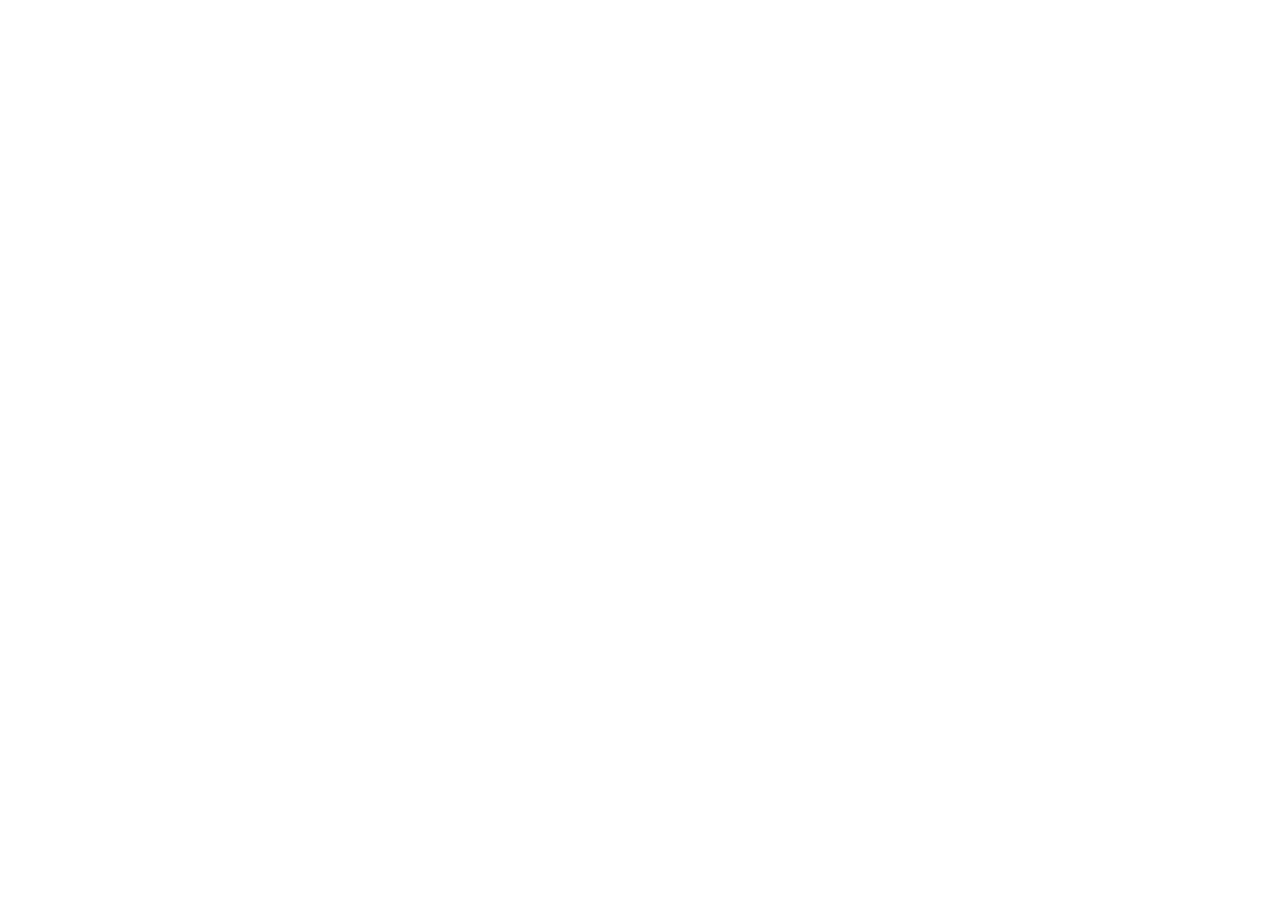
==== index.html @ a1254083 "Init : création du dépôt, arborescence des fichiers et structure HTML de base" ====
<!DOCTYPE html>
<html lang="fr">
<head> 
    <meta charset="UTF-8"> 
    <meta name="viewport" content="width=device-width, initial-scale=1.0"> 
    <title>AfriTalent — Accueil</title> 

    <!-- Bootstrap 5 via CDN : feuille de style --> 
    <link 
href="https://cdn.jsdelivr.net/npm/bootstrap@5.3.0/dist/css/bootstrap.min.css" 
rel="stylesheet"> 

    <!-- Votre feuille de style personnelle --> 
    <link rel="stylesheet" href="css/style.css">
</head>
<body> 
    <!-- Le contenu de la page sera ajoute ici --> 

    <!-- Bootstrap 5 via CDN : script JavaScript --> 
<script 
src="https://cdn.jsdelivr.net/npm/bootstrap@5.3.0/dist/js/bootstrap.bundle.min.js"
></script> 

    <!-- Votre script JavaScript --> 
<script src="js/main.js"></script>
</body>
</html>
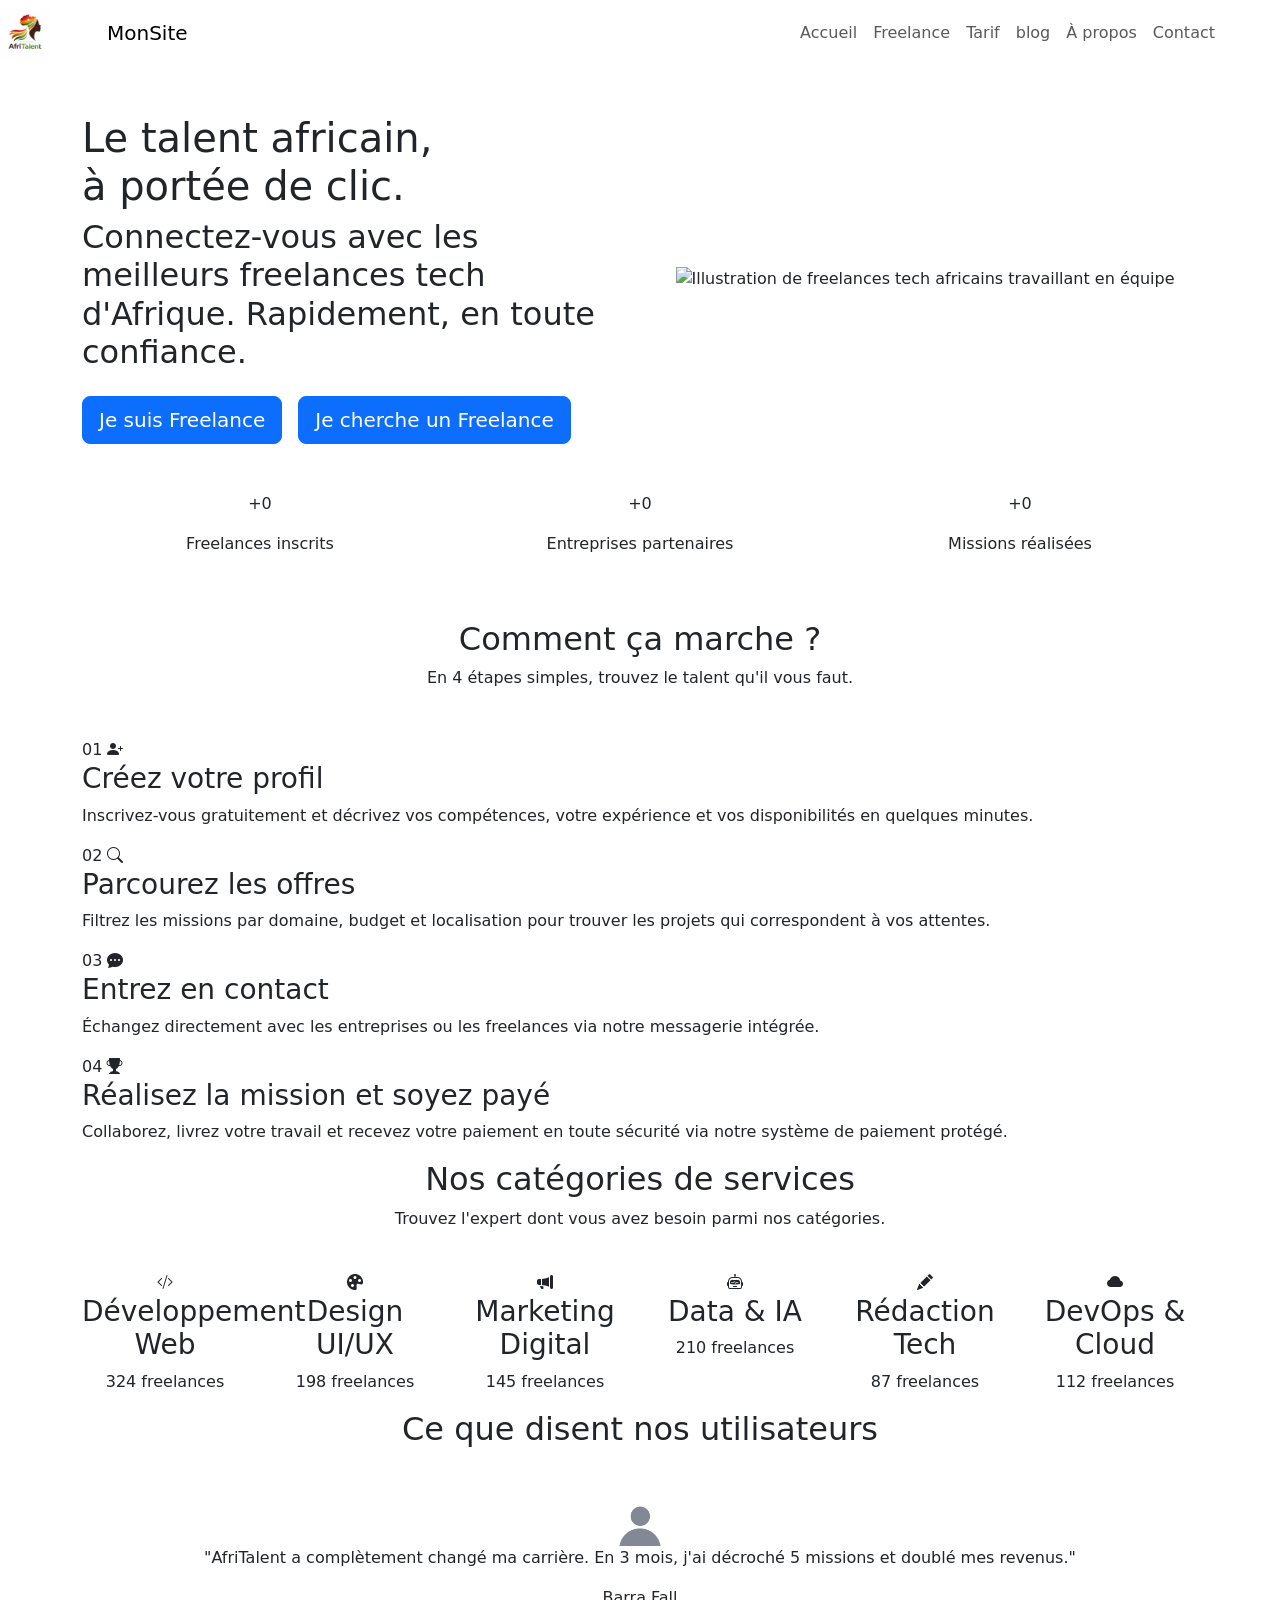
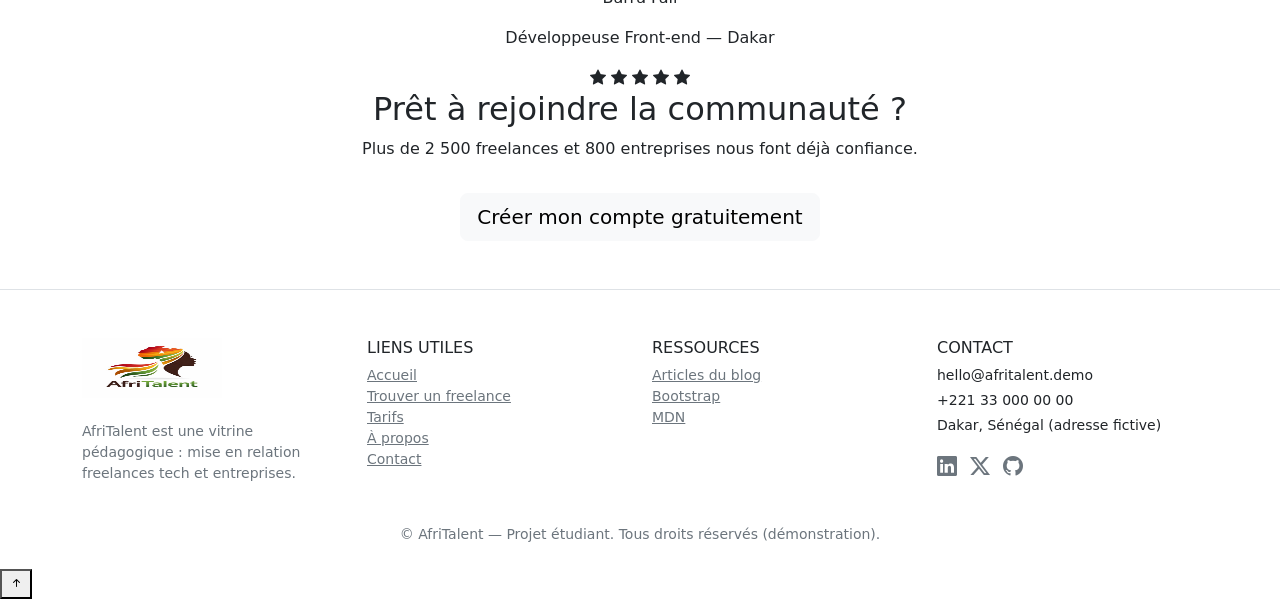
==== commit a7f88a7d: "HTML : structure complète des 5 pages avec sections et contenu texte" ====
--- a/index.html
+++ b/index.html
@@ -1,27 +1,343 @@
 <!DOCTYPE html>
 <html lang="fr">
-<head> 
-    <meta charset="UTF-8"> 
-    <meta name="viewport" content="width=device-width, initial-scale=1.0"> 
-    <title>AfriTalent — Accueil</title> 
-
-    <!-- Bootstrap 5 via CDN : feuille de style --> 
-    <link 
-href="https://cdn.jsdelivr.net/npm/bootstrap@5.3.0/dist/css/bootstrap.min.css" 
-rel="stylesheet"> 
-
-    <!-- Votre feuille de style personnelle --> 
-    <link rel="stylesheet" href="css/style.css">
+<head>
+  <meta charset="UTF-8" />
+  <meta name="viewport" content="width=device-width, initial-scale=1.0" />
+  <title>AfriTalent — La plateforme des freelances tech africains</title>
+
+  <!-- Bootstrap 5 CSS via CDN -->
+  <link href="https://cdn.jsdelivr.net/npm/bootstrap@5.3.0/dist/css/bootstrap.min.css" rel="stylesheet" />
+  <!-- Bootstrap Icons -->
+  <link href="https://cdn.jsdelivr.net/npm/bootstrap-icons@1.10.5/font/bootstrap-icons.css" rel="stylesheet" />
+  <!-- Google Fonts : Poppins (titres) + Inter (corps) -->
+  <!-- <link href="https://fonts.googleapis.com/css2?family=Poppins:wght@700;800&family=Inter:wght@400;500&display=swap" rel="stylesheet" /> -->
+  <!-- CSS personnalisé -->
+  <link rel="stylesheet" href="css/style.css" />
 </head>
-<body> 
-    <!-- Le contenu de la page sera ajoute ici --> 
-
-    <!-- Bootstrap 5 via CDN : script JavaScript --> 
-<script 
-src="https://cdn.jsdelivr.net/npm/bootstrap@5.3.0/dist/js/bootstrap.bundle.min.js"
-></script> 
-
-    <!-- Votre script JavaScript --> 
-<script src="js/main.js"></script>
+<body>
+
+  <!-- ========== NAVBAR ========== -->
+  <!-- navbar fixe en haut, change de style au scroll via JS -->
+  
+
+<header>
+<!-- Navbar CLAIRE -->
+ 
+<nav class="navbar navbar-expand-lg " id="phto">
+  <img src="images/WhatsApp Image 2026-05-01 at 19.04.56.jpeg" height="50px">
+  <div class="container">
+    <a class="navbar-brand" href="#">MonSite</a>
+    <div class="navbar-nav ms-auto">
+      <a class="nav-link" href="index.html">Accueil</a>
+      <a class="nav-link" href="freelances.html">Freelance</a>
+      <a class="nav-link" href="tarifs.html">Tarif</a>
+      <a class="nav-link" href="blog.html">blog</a>
+      <a class="nav-link" href="about.html">À propos</a>
+      <a class="nav-link" href="contact.html">Contact</a>
+    </div>
+  </div>
+</nav>
+  
+</header>
+
+    <!-- ===== SECTION HERO ===== -->
+    <section class="section1" aria-label="Présentation de la plateforme">
+      <div class="container py-5">
+        <div class="row align-items-center">
+          <!-- Texte hero -->
+          <div class="col-lg-6">
+            <h1 class="hero-title">Le talent africain,<br>à portée de clic.</h1>
+            <h2 class="hero-subtitle">Connectez-vous avec les meilleurs freelances tech d'Afrique. Rapidement, en toute confiance.</h2>
+            <div class="d-flex gap-3 flex-wrap mt-4">
+              <a href="freelances.html" class="btn btn-primary btn-lg">Je suis Freelance</a>
+              <a href="freelances.html" class="btn btn-primary btn-lg">Je cherche un Freelance</a>
+            </div>
+          </div>
+
+          <!-- Illustration hero -->
+          <div class="col-lg-6 text-center mt-5 mt-lg-0">
+            <img src="images/hero-illustration.png"
+                 alt="Illustration de freelances tech africains travaillant en équipe"
+                 class="img-fluid hero-img" />
+          </div>
+
+        </div>
+
+        <!-- Statistiques animées -->
+        <div class="row stats-row mt-5 text-center">
+          <div class="col-6 col-md-4">
+            <p class="stat-number" data-target="2500">+0</p>
+            <p class="stat-label">Freelances inscrits</p>
+          </div>
+          <div class="col-6 col-md-4">
+            <p class="stat-number" data-target="800">+0</p>
+            <p class="stat-label">Entreprises partenaires</p>
+          </div>
+          <div class="col-6 col-md-4">
+            <p class="stat-number" data-target="12000">+0</p>
+            <p class="stat-label">Missions réalisées</p>
+          </div>
+        </div>
+
+      </div>
+    </section>
+
+    <!-- ===== SECTION COMMENT ÇA MARCHE ===== -->
+    <section class="section-padding" aria-labelledby="how-title">
+      <div class="container">
+        <h2 id="how-title" class="section-title text-center">Comment ça marche ?</h2>
+        <p class="section-subtitle text-center">En 4 étapes simples, trouvez le talent qu'il vous faut.</p>
+
+        <!-- Bento Grid : disposition asymétrique avec CSS Grid -->
+        <div class="bento-grid mt-5">
+
+          <article class="bento-card bento-large fade-in-section">
+            <span class="step-number">01</span>
+            <i class="bi bi-person-plus-fill bento-icon" aria-hidden="true"></i>
+            <h3>Créez votre profil</h3>
+            <p>Inscrivez-vous gratuitement et décrivez vos compétences, votre expérience et vos disponibilités en quelques minutes.</p>
+          </article>
+
+          <article class="bento-card fade-in-section">
+            <span class="step-number">02</span>
+            <i class="bi bi-search bento-icon" aria-hidden="true"></i>
+            <h3>Parcourez les offres</h3>
+            <p>Filtrez les missions par domaine, budget et localisation pour trouver les projets qui correspondent à vos attentes.</p>
+          </article>
+
+          <article class="bento-card fade-in-section">
+            <span class="step-number">03</span>
+            <i class="bi bi-chat-dots-fill bento-icon" aria-hidden="true"></i>
+            <h3>Entrez en contact</h3>
+            <p>Échangez directement avec les entreprises ou les freelances via notre messagerie intégrée.</p>
+          </article>
+
+          <article class="bento-card bento-wide fade-in-section">
+            <span class="step-number">04</span>
+            <i class="bi bi-trophy-fill bento-icon" aria-hidden="true"></i>
+            <h3>Réalisez la mission et soyez payé</h3>
+            <p>Collaborez, livrez votre travail et recevez votre paiement en toute sécurité via notre système de paiement protégé.</p>
+          </article>
+
+        </div>
+      </div>
+    </section>
+
+    <!-- ===== SECTION CATÉGORIES DE SERVICES ===== -->
+    <section class="section2" aria-labelledby="categories-title">
+      <div class="container">
+        <h2 id="categories-title" class="section-title text-center">Nos catégories de services</h2>
+        <p class="section-subtitle text-center">Trouvez l'expert dont vous avez besoin parmi nos catégories.</p>
+
+        <div class="row g-4 mt-3">
+
+          <div class="col-6 col-md-4 col-lg-2">
+            <article class="category-card fade-in-section text-center">
+              <i class="bi bi-code-slash category-icon" aria-hidden="true"></i>
+              <h3 class="category-title">Développement Web</h3>
+              <p class="category-count">324 freelances</p>
+            </article>
+          </div>
+
+          <div class="col-6 col-md-4 col-lg-2">
+            <article class="category-card fade-in-section text-center">
+              <i class="bi bi-palette-fill category-icon" aria-hidden="true"></i>
+              <h3 class="category-title">Design UI/UX</h3>
+              <p class="category-count">198 freelances</p>
+            </article>
+          </div>
+
+          <div class="col-6 col-md-4 col-lg-2">
+            <article class="category-card fade-in-section text-center">
+              <i class="bi bi-megaphone-fill category-icon" aria-hidden="true"></i>
+              <h3 class="category-title">Marketing Digital</h3>
+              <p class="category-count">145 freelances</p>
+            </article>
+          </div>
+
+          <div class="col-6 col-md-4 col-lg-2">
+            <article class="category-card fade-in-section text-center">
+              <i class="bi bi-robot category-icon" aria-hidden="true"></i>
+              <h3 class="category-title">Data & IA</h3>
+              <p class="category-count">210 freelances</p>
+            </article>
+          </div>
+
+          <div class="col-6 col-md-4 col-lg-2">
+            <article class="category-card fade-in-section text-center">
+              <i class="bi bi-pencil-fill category-icon" aria-hidden="true"></i>
+              <h3 class="category-title">Rédaction Tech</h3>
+              <p class="category-count">87 freelances</p>
+            </article>
+          </div>
+
+          <div class="col-6 col-md-4 col-lg-2">
+            <article class="category-card fade-in-section text-center">
+              <i class="bi bi-cloud-fill category-icon" aria-hidden="true"></i>
+              <h3 class="category-title">DevOps & Cloud</h3>
+              <p class="category-count">112 freelances</p>
+            </article>
+          </div>
+
+        </div>
+      </div>
+    </section>
+
+    <!-- ===== SECTION TÉMOIGNAGES ===== -->
+    <section class="section-padding" aria-labelledby="temoignages-title">
+      <div class="container">
+        <h2 id="temoignages-title" class="section-title text-center">Ce que disent nos utilisateurs</h2>
+
+        <!-- Carousel Bootstrap -->
+        <div id="carouselTemoignages" class="carousel slide mt-5" data-bs-ride="carousel">
+
+          <div class="carousel-inner">
+
+            <!-- Témoignage 1 -->
+            <div class="carousel-item active">
+              <div class="temoignage-card text-center mx-auto">
+                <img src="images/télécharger (20).jpeg" alt="Photo de Barra Fall" class="temoignage-avatar"
+                 height="50px" />
+                <p class="temoignage-texte">"AfriTalent a complètement changé ma carrière. En 3 mois, j'ai décroché 5 missions et doublé mes revenus."</p>
+                <p class="temoignage-nom"> Barra Fall</p>
+                <p class="temoignage-role">Développeuse Front-end — Dakar</p>
+                <div class="stars" aria-label="Note : 5 étoiles sur 5">
+                  <i class="bi bi-star-fill"></i>
+                  <i class="bi bi-star-fill"></i>
+                  <i class="bi bi-star-fill"></i>
+                  <i class="bi bi-star-fill"></i>
+                  <i class="bi bi-star-fill"></i>
+                </div>
+              </div>
+            </div>
+
+            <!-- Témoignage 2 -->
+            <div class="carousel-item">
+              <div class="temoignage-card text-center mx-auto">
+                <img src="images/photo de profil.jpeg" alt="Photo de Andrea Tavares" class="temoignage-avatar"
+                  height="50px" />
+                <p class="temoignage-texte">"Nous avons trouvé un excellent designer UI/UX en moins de 48h. La qualité des profils est vraiment au rendez-vous."</p>
+                <p class="temoignage-nom">Andrea Tavares</p>
+                <p class="temoignage-role">CEO, TechStartup Ghana — Entreprise</p>
+                <div class="stars" aria-label="Note : 5 étoiles sur 5">
+                  <i class="bi bi-star-fill"></i>
+                  <i class="bi bi-star-fill"></i>
+                  <i class="bi bi-star-fill"></i>
+                  <i class="bi bi-star-fill"></i>
+                  <i class="bi bi-star-fill"></i>
+                </div>
+              </div>
+            </div>
+
+            <!-- Témoignage 3 -->
+            <div class="carousel-item">
+              <div class="temoignage-card text-center mx-auto">
+                <img src="images/télécharger (21).jpeg" alt="Photo de Antoine Plomb" class="temoignage-avatar"
+                  height="50px" />
+                <p class="temoignage-texte">"La plateforme est intuitive, le système de paiement sécurisé et le support réactif. Je recommande à 100% !"</p>
+                <p class="temoignage-nom">Antoine Plomb</p>
+                <p class="temoignage-role">Data Scientist — Abidjan</p>
+                <div class="stars" aria-label="Note : 4 étoiles sur 5">
+                  <i class="bi bi-star-fill"></i>
+                  <i class="bi bi-star-fill"></i>
+                  <i class="bi bi-star-fill"></i>
+                  <i class="bi bi-star-fill"></i>
+                  <i class="bi bi-star"></i>
+                </div>
+              </div>
+            </div>
+
+          </div>
+
+          <!-- Contrôles du carousel -->
+          <button class="carousel-control-prev" type="button" data-bs-target="#carouselTemoignages" data-bs-slide="prev" aria-label="Témoignage précédent">
+            <span class="carousel-control-prev-icon" aria-hidden="true"></span>
+          </button>
+          <button class="carousel-control-next" type="button" data-bs-target="#carouselTemoignages" data-bs-slide="next" aria-label="Témoignage suivant">
+            <span class="carousel-control-next-icon" aria-hidden="true"></span>
+          </button>
+
+        </div>
+      </div>
+    </section>
+
+    <!-- ===== SECTION CTA ===== -->
+    <section class="cta-section" aria-labelledby="cta-title">
+      <div class="container text-center">
+        <h2 id="cta-title" class="cta-title">Prêt à rejoindre la communauté ?</h2>
+        <p class="cta-subtitle">Plus de 2 500 freelances et 800 entreprises nous font déjà confiance.</p>
+        <a href="contact.html" class="btn btn-light btn-lg mt-3">Créer mon compte gratuitement</a>
+      </div>
+    </section>
+
+  </main>
+
+  <!-- ========== FOOTER ========== -->
+  <footer class="border-top footer-1 mt-5 pt-5 pb-4 ">
+      <div class="container">
+        <div class="row g-4">
+          <div class="col-md-6 col-lg-3">
+            <a class="d-inline-flex align-items-center gap-2 text-decoration-none text-body" href="index.html">
+              <img src="images/WhatsApp Image 2026-05-01 at 19.04.56.jpeg" width="140" height="60" />
+            </a>
+            <p class="small text-secondary mt-3">
+              AfriTalent est une vitrine pédagogique : mise en relation freelances tech et entreprises.
+            </p>
+          </div>
+          <div class="col-6 col-lg-3">
+            <h2 class="h6 text-uppercase">Liens utiles</h2>
+            <ul class="list-unstyled small">
+              <li><a class="link-secondary" href="index.html">Accueil</a></li>
+              <li><a class="link-secondary" href="freelances.html">Trouver un freelance</a></li>
+              <li><a class="link-secondary" href="tarifs.html">Tarifs</a></li>
+              <li><a class="link-secondary" href="about.html">À propos</a></li>
+              <li><a class="link-secondary" href="contact.html">Contact</a></li>
+            </ul>
+          </div>
+          <div class="col-6 col-lg-3">
+            <h2 class="h6 text-uppercase">Ressources</h2>
+            <ul class="list-unstyled small">
+              <li><a class="link-secondary" href="index.html#blog">Articles du blog</a></li>
+              <li><a class="link-secondary" href="https://getbootstrap.com/" rel="noopener">Bootstrap</a></li>
+              <li>
+                <a class="link-secondary" href="https://developer.mozilla.org/fr/" rel="noopener">MDN</a>
+              </li>
+            </ul>
+          </div>
+          <div class="col-md-6 col-lg-3">
+            <h2 class="h6 text-uppercase">Contact</h2>
+            <p class="small mb-1">hello@afritalent.demo</p>
+            <p class="small mb-1">+221 33 000 00 00</p>
+            <p class="small">Dakar, Sénégal (adresse fictive)</p>
+            <p class="mt-3 mb-0">
+              <a class="text-secondary me-2" href="#" aria-label="LinkedIn (lien fictif)"
+                ><i class="bi bi-linkedin fs-5" aria-hidden="true"></i
+              ></a>
+              <a class="text-secondary me-2" href="#" aria-label="X (lien fictif)"
+                ><i class="bi bi-twitter-x fs-5" aria-hidden="true"></i
+              ></a>
+              <a class="text-secondary" href="#" aria-label="GitHub (lien fictif)"
+                ><i class="bi bi-github fs-5" aria-hidden="true"></i
+              ></a>
+            </p>
+          </div>
+        </div>
+        <p class="small text-secondary text-center mt-4 mb-0">
+          © <span id="year"></span> AfriTalent — Projet étudiant. Tous droits réservés (démonstration).
+        </p>
+      </div>
+    </footer>
+
+
+  <!-- Bouton retour en haut -->
+  <button id="backToTop" aria-label="Retourner en haut de la page" title="Haut de page">
+    <i class="bi bi-arrow-up-short"></i>
+  </button>
+
+  <!-- Bootstrap 5 JS via CDN -->
+  <script src="https://cdn.jsdelivr.net/npm/bootstrap@5.3.0/dist/js/bootstrap.bundle.min.js"></script>
+  <!-- JavaScript personnalisé -->
+  <script src="js/main.js"></script>
+
 </body>
 </html>
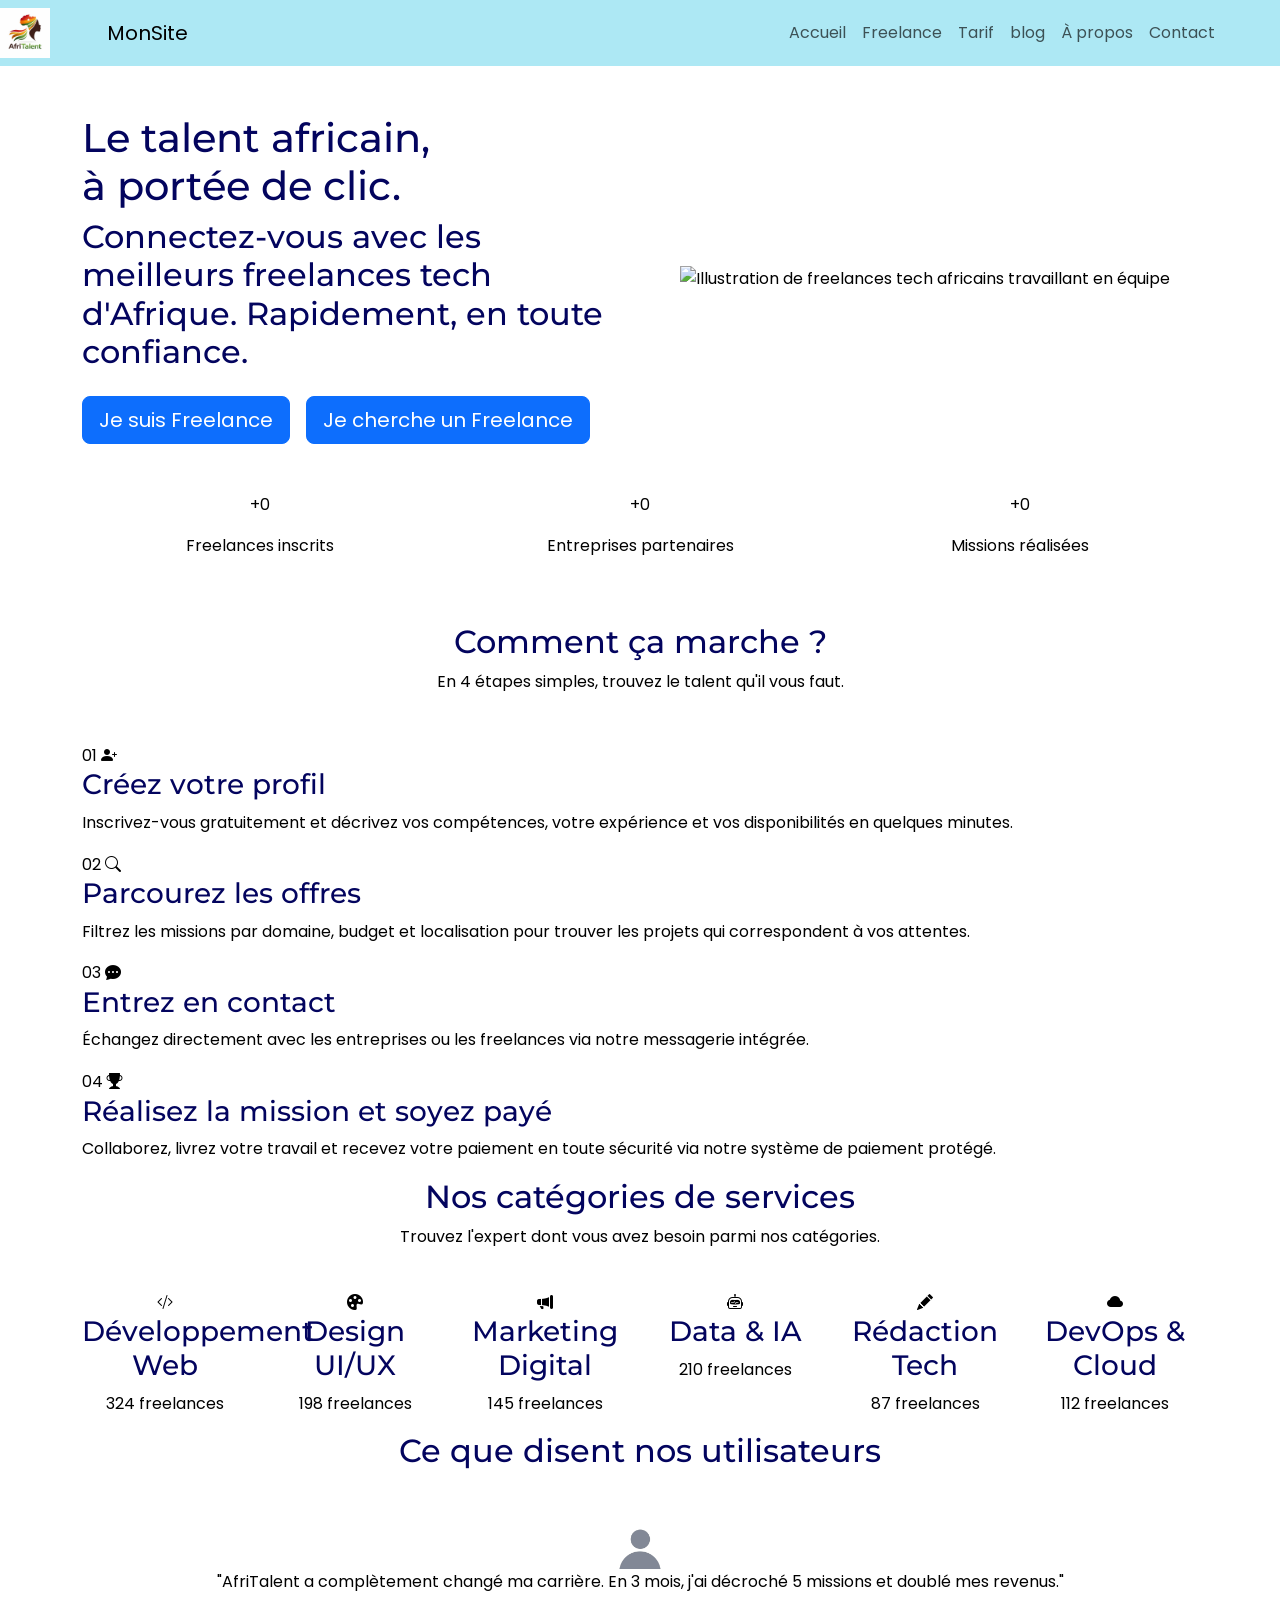
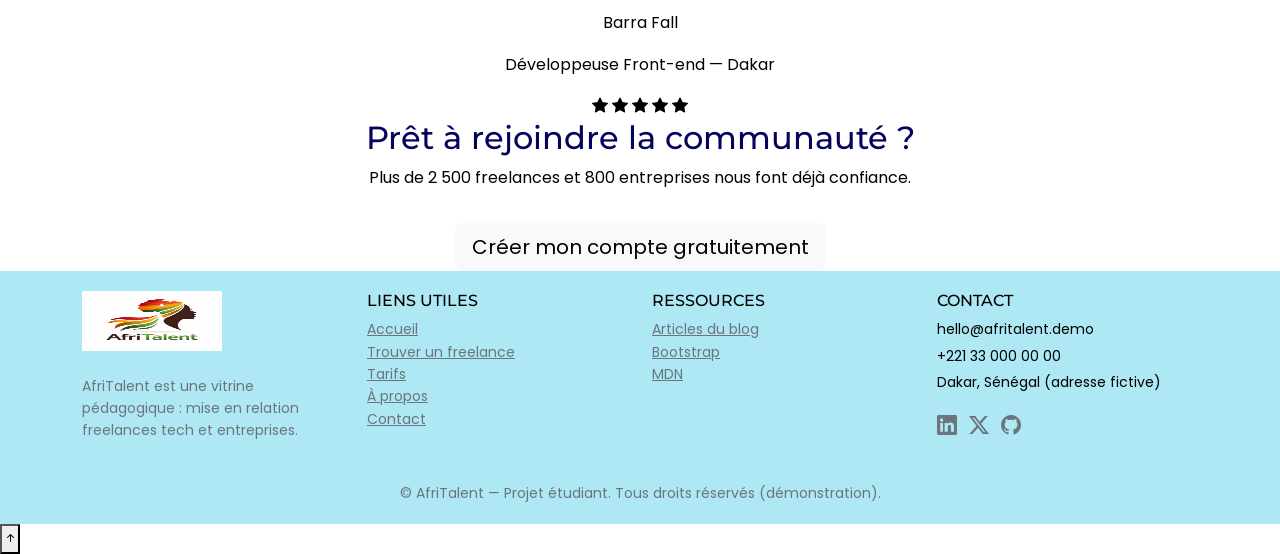
==== commit d65c66ed: "CSS : variables, typographie, layout général et styles de base" ====
--- a/index.html
+++ b/index.html
@@ -273,7 +273,7 @@
   </main>
 
   <!-- ========== FOOTER ========== -->
-  <footer class="border-top footer-1 mt-5 pt-5 pb-4 ">
+  <footer class="footer ">
       <div class="container">
         <div class="row g-4">
           <div class="col-md-6 col-lg-3">
--- a/css/style.css
+++ b/css/style.css
@@ -0,0 +1,67 @@
+@import url('https://coolors.co/03045e-023e8a-0077b6-0096c7-00b4d8-48cae4-90e0ef-ade8f4-caf0f8');
+@import url('https://fonts.googleapis.com/css2?family=Montserrat:ital,wght@0,100..900;1,100..900&display=swap');
+@import url('https://fonts.googleapis.com/css2?family=Montserrat:ital,wght@0,100..900;1,100..900&family=Poppins:ital,wght@0,100;0,200;0,300;0,400;0,500;0,600;0,700;0,800;0,900;1,100;1,200;1,300;1,400;1,500;1,600;1,700;1,800;1,900&display=swap');
+
+:root{
+    --font-title:"montserrat";
+    --font-body: "poppins";
+    --primary-color:#0077b6;
+    --second-color:#ade8f4;
+    --light-grad: #ffffff;
+    --dark-color:#03045e;
+    --text-main: black;
+
+
+    --spacing: 22px;
+    --radius: 15px;
+}
+
+*{
+    margin: 0;
+    padding: 0;
+    box-sizing: border-box;
+}
+
+body{
+    font-family: var(--font-body);
+    background-color: var(--light-grad);
+    color: var(--text-main);
+    line-height: 1.6;
+}
+h1,h2,h3{
+    font-family: var(--font-title);
+    color: var(--dark-color);
+}
+
+nav{
+    display: flex;
+    justify-content: space-between;
+    align-items: center;
+    background-color: var(--second-color);
+    padding: 20px 0;
+    box-shadow: var(--second-color);
+    border-radius: 3;
+}
+nav ul{
+    display: flex;
+    list-style: none;
+    gap: var(--primary-color);
+}
+nav ul a{
+    text-decoration: none;
+    color: var(--dark-color);
+    font-weight: 500;
+    transition: 0.3s;
+}
+nav ul a:hover{
+    color: white;
+}
+.backToTop{
+    background-color: #03045e;
+}
+footer{
+    background-color: var(--second-color);
+    padding: 20px 0;
+    box-shadow: white;
+    border-radius: 3;
+}
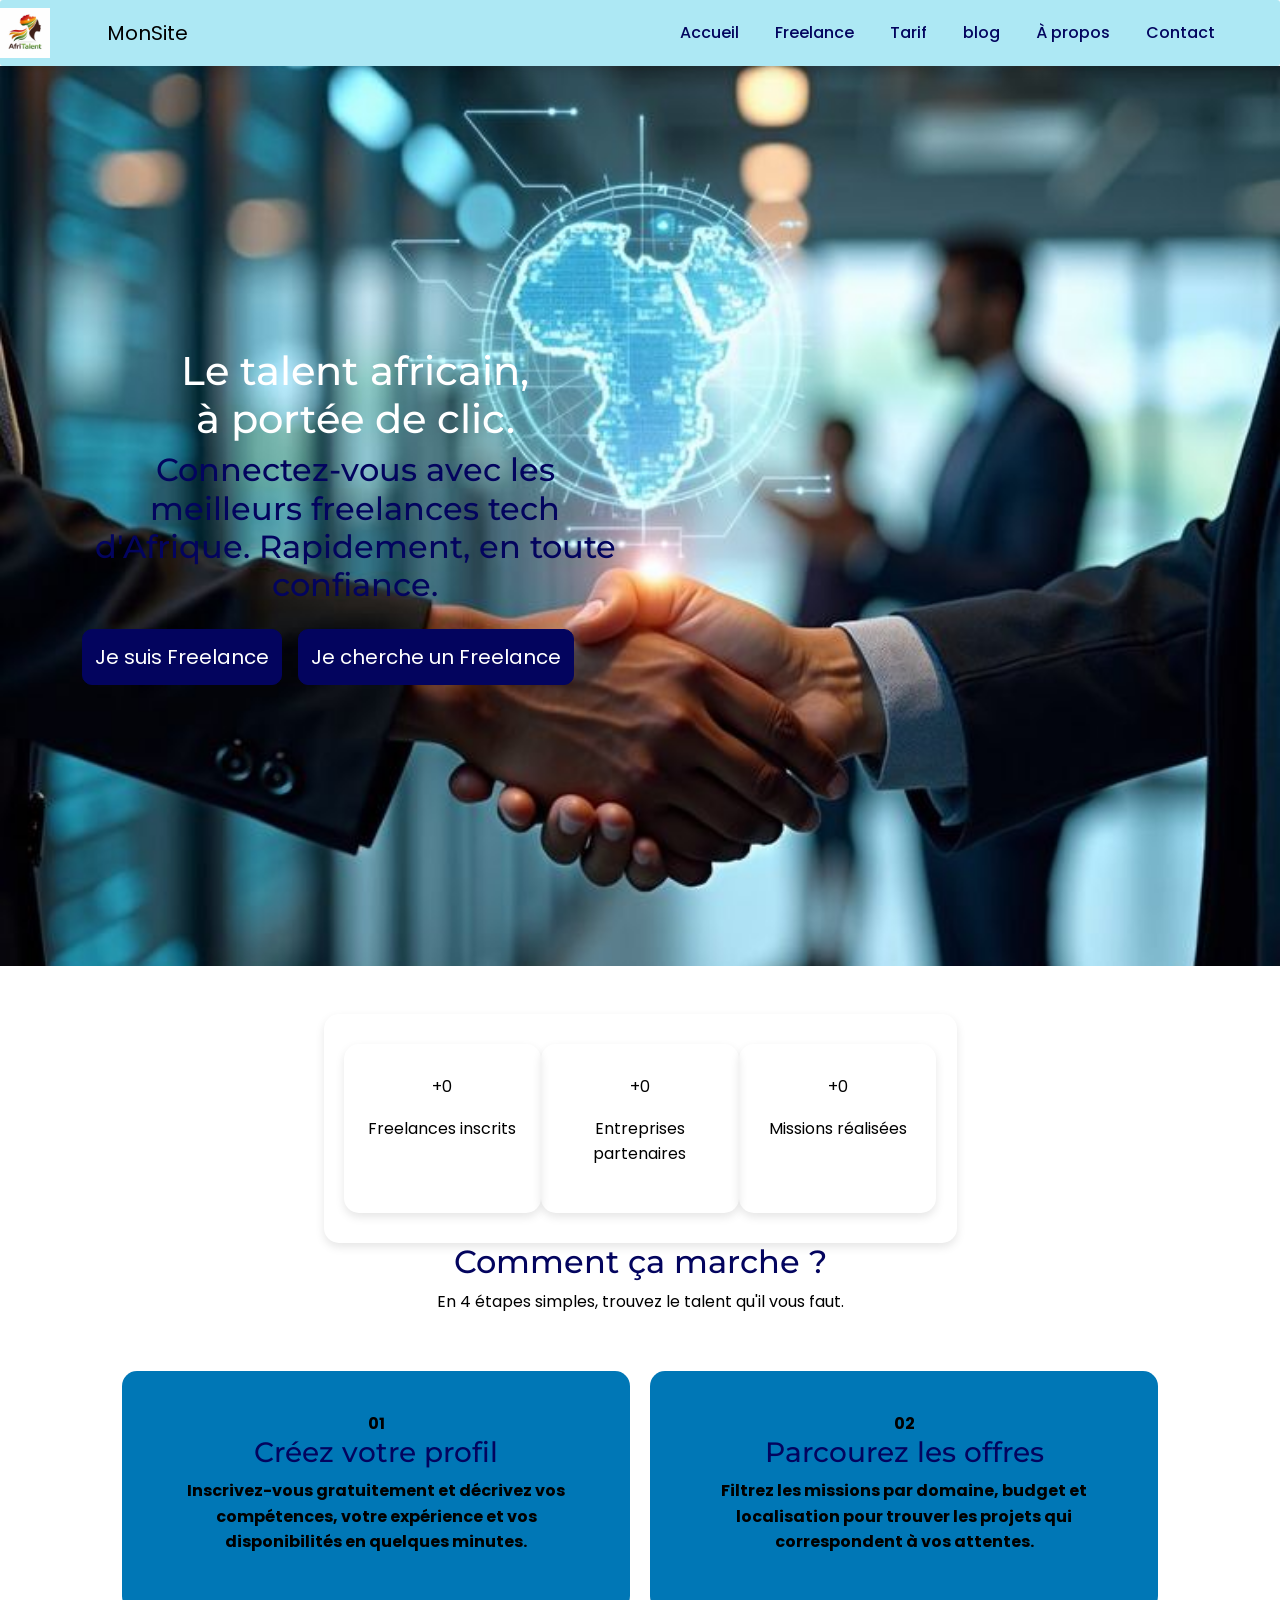
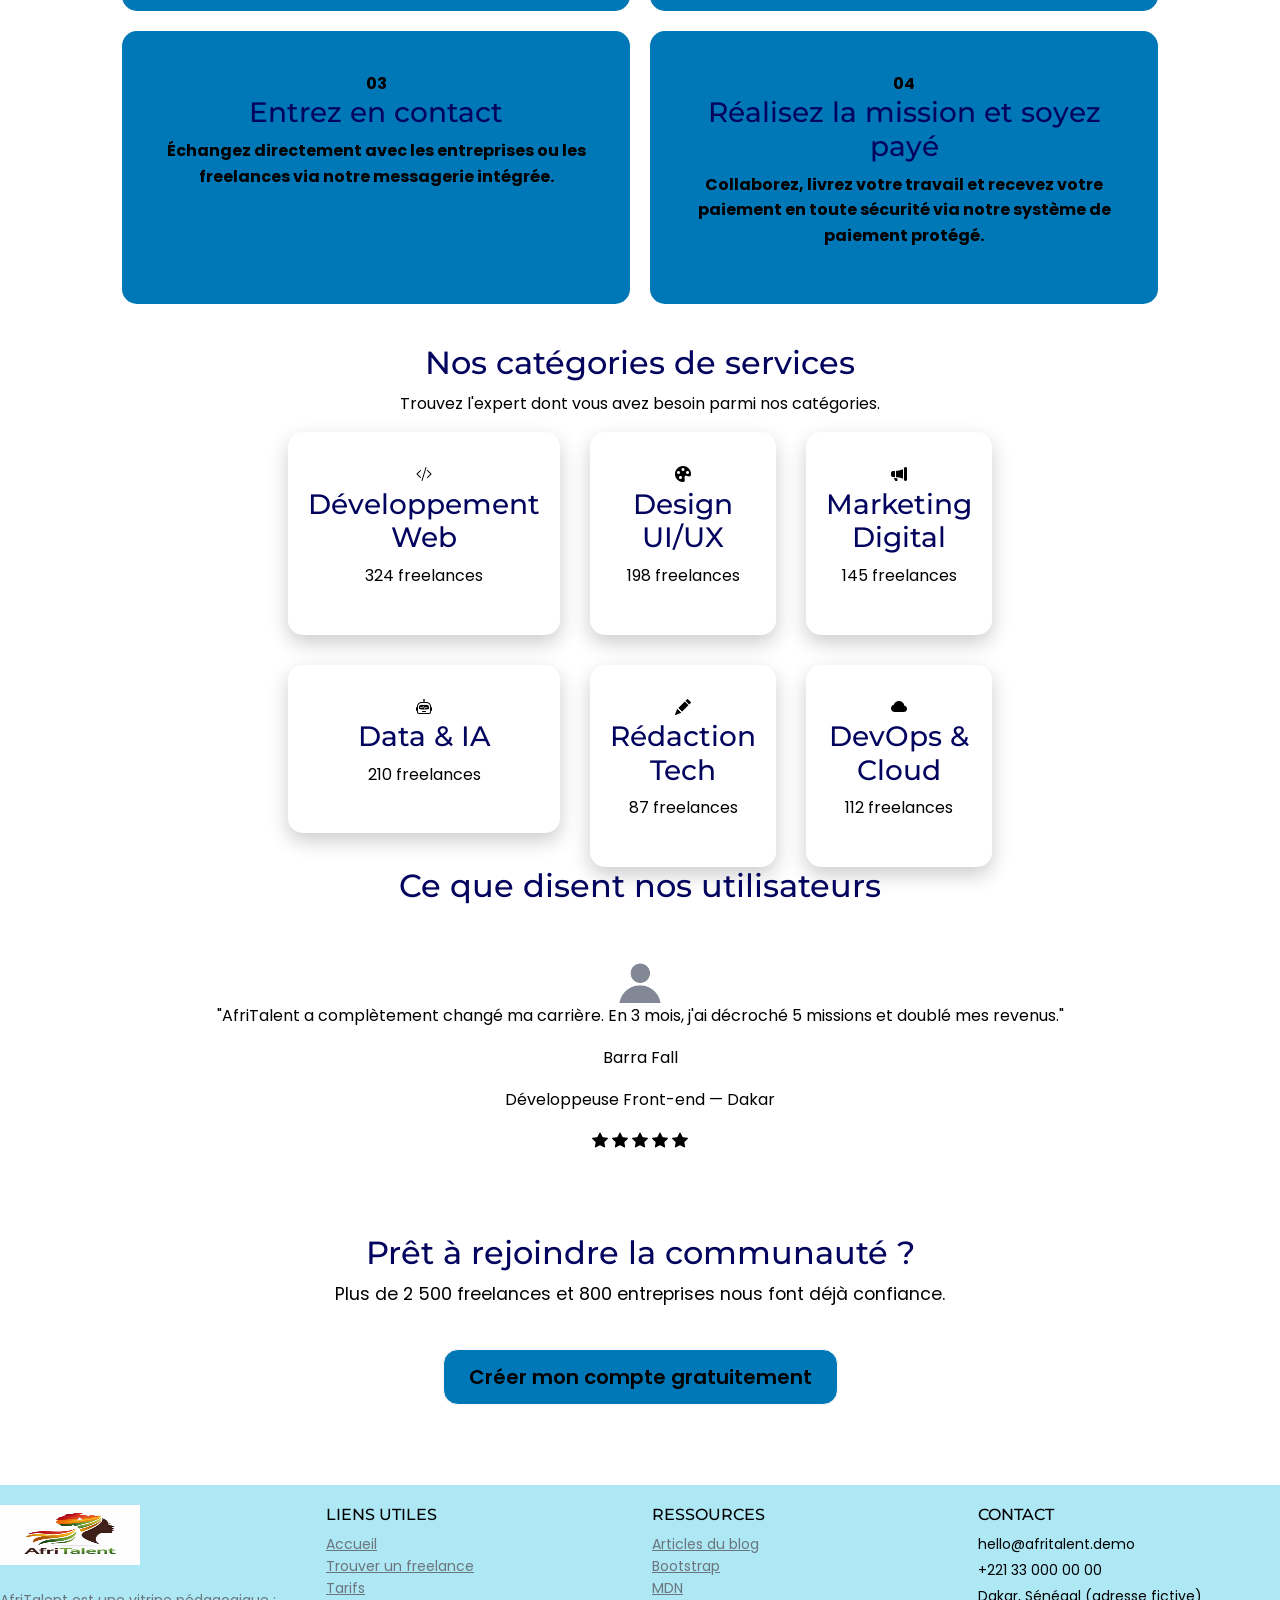
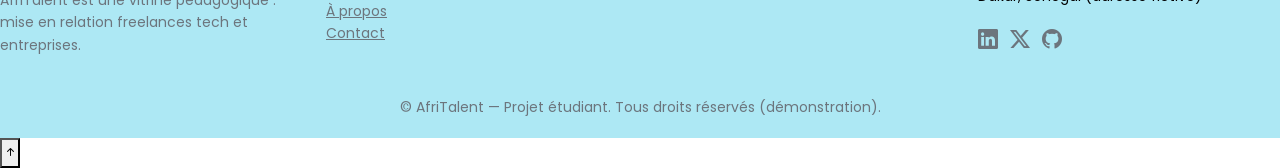
==== commit 94f59751: "Css : Bento Grid, sections hero et categories, effets hover" ====
--- a/index.html
+++ b/index.html
@@ -41,7 +41,7 @@
 </header>
 
     <!-- ===== SECTION HERO ===== -->
-    <section class="section1" aria-label="Présentation de la plateforme">
+    <section class="hero" aria-label="Présentation de la plateforme">
       <div class="container py-5">
         <div class="row align-items-center">
           <!-- Texte hero -->
@@ -53,23 +53,17 @@
               <a href="freelances.html" class="btn btn-primary btn-lg">Je cherche un Freelance</a>
             </div>
           </div>
-
-          <!-- Illustration hero -->
-          <div class="col-lg-6 text-center mt-5 mt-lg-0">
-            <img src="images/hero-illustration.png"
-                 alt="Illustration de freelances tech africains travaillant en équipe"
-                 class="img-fluid hero-img" />
-          </div>
-
-        </div>
-
+        </div>
+    </section>
+
+    <section class="stats-card">
         <!-- Statistiques animées -->
         <div class="row stats-row mt-5 text-center">
           <div class="col-6 col-md-4">
             <p class="stat-number" data-target="2500">+0</p>
             <p class="stat-label">Freelances inscrits</p>
           </div>
-          <div class="col-6 col-md-4">
+          <div class="col-6 col-md-4 ">
             <p class="stat-number" data-target="800">+0</p>
             <p class="stat-label">Entreprises partenaires</p>
           </div>
@@ -83,96 +77,90 @@
     </section>
 
     <!-- ===== SECTION COMMENT ÇA MARCHE ===== -->
-    <section class="section-padding" aria-labelledby="how-title">
-      <div class="container">
+  <section class="section-padding" aria-labelledby="how-title">
+    <div class="container">
         <h2 id="how-title" class="section-title text-center">Comment ça marche ?</h2>
         <p class="section-subtitle text-center">En 4 étapes simples, trouvez le talent qu'il vous faut.</p>
 
-        <!-- Bento Grid : disposition asymétrique avec CSS Grid -->
-        <div class="bento-grid mt-5">
-
-          <article class="bento-card bento-large fade-in-section">
-            <span class="step-number">01</span>
-            <i class="bi bi-person-plus-fill bento-icon" aria-hidden="true"></i>
+      <div class="bento">
+          <article class="art">
+            <span class="step-number">01</span>        
             <h3>Créez votre profil</h3>
             <p>Inscrivez-vous gratuitement et décrivez vos compétences, votre expérience et vos disponibilités en quelques minutes.</p>
           </article>
 
-          <article class="bento-card fade-in-section">
+          <article class="art">
             <span class="step-number">02</span>
-            <i class="bi bi-search bento-icon" aria-hidden="true"></i>
             <h3>Parcourez les offres</h3>
             <p>Filtrez les missions par domaine, budget et localisation pour trouver les projets qui correspondent à vos attentes.</p>
           </article>
 
-          <article class="bento-card fade-in-section">
+          <article class="art">
             <span class="step-number">03</span>
-            <i class="bi bi-chat-dots-fill bento-icon" aria-hidden="true"></i>
             <h3>Entrez en contact</h3>
             <p>Échangez directement avec les entreprises ou les freelances via notre messagerie intégrée.</p>
           </article>
 
-          <article class="bento-card bento-wide fade-in-section">
+          <article class="art">
             <span class="step-number">04</span>
-            <i class="bi bi-trophy-fill bento-icon" aria-hidden="true"></i>
             <h3>Réalisez la mission et soyez payé</h3>
             <p>Collaborez, livrez votre travail et recevez votre paiement en toute sécurité via notre système de paiement protégé.</p>
           </article>
 
-        </div>
-      </div>
-    </section>
+      </div>
+    </div>
+  </section>
 
     <!-- ===== SECTION CATÉGORIES DE SERVICES ===== -->
-    <section class="section2" aria-labelledby="categories-title">
+    <section class="container" >
       <div class="container">
         <h2 id="categories-title" class="section-title text-center">Nos catégories de services</h2>
         <p class="section-subtitle text-center">Trouvez l'expert dont vous avez besoin parmi nos catégories.</p>
 
-        <div class="row g-4 mt-3">
-
-          <div class="col-6 col-md-4 col-lg-2">
-            <article class="category-card fade-in-section text-center">
+        <div class="service">
+
+          <div class="carte-service">
+            <article class="category-card ">
               <i class="bi bi-code-slash category-icon" aria-hidden="true"></i>
               <h3 class="category-title">Développement Web</h3>
               <p class="category-count">324 freelances</p>
             </article>
           </div>
 
-          <div class="col-6 col-md-4 col-lg-2">
-            <article class="category-card fade-in-section text-center">
+          <div class="carte-service">
+            <article class="category-card">
               <i class="bi bi-palette-fill category-icon" aria-hidden="true"></i>
               <h3 class="category-title">Design UI/UX</h3>
               <p class="category-count">198 freelances</p>
             </article>
           </div>
 
-          <div class="col-6 col-md-4 col-lg-2">
-            <article class="category-card fade-in-section text-center">
+          <div class="carte-service">
+            <article class="category-card ">
               <i class="bi bi-megaphone-fill category-icon" aria-hidden="true"></i>
               <h3 class="category-title">Marketing Digital</h3>
               <p class="category-count">145 freelances</p>
             </article>
           </div>
 
-          <div class="col-6 col-md-4 col-lg-2">
-            <article class="category-card fade-in-section text-center">
+          <div class="carte-service">
+            <article class="category-card ">
               <i class="bi bi-robot category-icon" aria-hidden="true"></i>
               <h3 class="category-title">Data & IA</h3>
               <p class="category-count">210 freelances</p>
             </article>
           </div>
 
-          <div class="col-6 col-md-4 col-lg-2">
-            <article class="category-card fade-in-section text-center">
+          <div class="carte-service">
+            <article class="category-card ">
               <i class="bi bi-pencil-fill category-icon" aria-hidden="true"></i>
               <h3 class="category-title">Rédaction Tech</h3>
               <p class="category-count">87 freelances</p>
             </article>
           </div>
 
-          <div class="col-6 col-md-4 col-lg-2">
-            <article class="category-card fade-in-section text-center">
+          <div class="carte-service">
+            <article class="category-card ">
               <i class="bi bi-cloud-fill category-icon" aria-hidden="true"></i>
               <h3 class="category-title">DevOps & Cloud</h3>
               <p class="category-count">112 freelances</p>
@@ -274,7 +262,7 @@
 
   <!-- ========== FOOTER ========== -->
   <footer class="footer ">
-      <div class="container">
+      <div class="footer1">
         <div class="row g-4">
           <div class="col-md-6 col-lg-3">
             <a class="d-inline-flex align-items-center gap-2 text-decoration-none text-body" href="index.html">
--- a/css/style.css
+++ b/css/style.css
@@ -28,38 +28,313 @@
     color: var(--text-main);
     line-height: 1.6;
 }
-h1,h2,h3{
-    font-family: var(--font-title);
-    color: var(--dark-color);
-}
-
 nav{
     display: flex;
     justify-content: space-between;
     align-items: center;
     background-color: var(--second-color);
     padding: 20px 0;
-    box-shadow: var(--second-color);
-    border-radius: 3;
-}
-nav ul{
+    box-shadow: 0 4px 10px rgb(0, 0, 0, 0.1);
+    border-radius: 3px;
+}
+.navbar-nav{
     display: flex;
     list-style: none;
-    gap: var(--primary-color);
-}
-nav ul a{
+    gap: 20px;
+    align-items: center;
+}
+.nav-link{
     text-decoration: none;
     color: var(--dark-color);
     font-weight: 500;
     transition: 0.3s;
-}
-nav ul a:hover{
-    color: white;
-}
+    position: relative;
+}
+.nav-link:hover{
+    color: rgb(255, 255, 255);
+}
+.hero{
+    background-image: url("../images/Gouden\ AI-kansen\ in\ Afrika\ voor\ Europese\ tech_.jpeg");
+    background-size: cover;
+    background-position: center;
+    background-repeat: no-repeat;
+
+    height: 100vh;
+    display: flex;
+    justify-content: center;
+    align-items: center;
+    text-align: center;
+    
+}
+.hero h1 {
+    font-family: var(--font-title);
+    color: #ffffff;
+}
+
+h1,h2,h3{
+    font-family: var(--font-title);
+    color: var(--dark-color);
+}
+.stats-card{
+   display: flex;
+   justify-content:center;
+   gap: 20px;
+   background-color: white;
+   flex-wrap: wrap;
+
+}
+.stats-card div{
+    padding: 30px 20px;
+    border-radius: 15px;
+    box-shadow: 0 4px 10px rgb(0, 0, 0, 0.1);
+
+}
+.stats-card div: hover{
+    transform: translateY(-5px);
+}
+/* SECTION COMMENT ÇA MARCHE */
+.bento{
+    display: grid;
+    grid-template-columns: repeat(2,2fr);
+    gap: 20px;
+    padding: 40px;
+}
+.art{
+    background: var(--primary-color);
+    padding: 40px;
+    border-radius: 15px;
+    text-align: center;
+    font-weight: bold;
+}
+/* CATÉGORIES DE SERVICES */
+.service{
+    display:grid;
+    grid-template-columns: repeat(3,1fr);
+    justify-content: center;
+    gap: 30px;
+    max-width: 600px;
+    margin: auto;
+    
+}
+.carte-service{
+    width: 100%;
+}
+.carte-service:hover{
+    transform: translateY(-10px);
+    box-shadow: 0 8px 20px rgba(3, 4, 94, 0.5);
+}
+.category-card{
+    background: #ffffff;
+    padding: 30px 20px;
+    border-radius: var(--radius);
+    text-align: center;
+    box-shadow: 0 8px 20px rgb(0,0,0,0.2);
+}
+
+.cta-section{
+    padding: 80px 20px;
+    background: white;
+}
+.cta-subtitle{
+    font-size: 1.1em;
+    margin-bottom: 25px;
+}
+.cta-section .btn{
+    border-radius: var(--radius);
+    padding: 12px 25px;
+    font-weight: 600;
+    transition: 0.3s;
+}
+.cta-section .btn:hover{
+    transform: scale(1.05);
+}
+.cta-section div a{
+    background-color: var(--primary-color);
+}
+/* freelances */
+.centre h1{
+    font-size: 40px;
+    color: var(--dark-color);
+    text-align: center;
+}
+.centre p{
+    text-align: center;
+    color: gray;
+    margin-bottom: 30px;
+}
+/* sectionn tarif */
+.tarif div{
+    padding: 10px 10px;
+    border-radius: 15px;
+    box-shadow: 0 4px 10px rgb(0, 0, 0, 0.1);
+
+}
+.tarif div: hover{
+    transform: translateY(-5px);
+}
+.div1{
+    display: grid;
+    grid-template-columns: repeat(3,3fr);
+    gap: 20px;
+    padding: 40px;
+}
+.div2{
+    background: var(--primary-color);
+    padding: 40px;
+    border-radius: 15px;
+    text-align: center;
+    font-weight: bold;
+}
+/* section a propos */
+#histoire{
+    padding: 80px 0;
+    background: #fff;
+}
+.histoire-content{
+    display: flex;
+    align-items: center;
+    justify-content: space-between;
+    gap: 40px;
+    flex-wrap: wrap;
+}
+.histoire-text{
+    flex: 1;
+}
+.histoire-text p{
+    color: black;
+    line-height: 1.6;
+    margin-bottom: 15px;
+}
+.histoire-image {
+    flex: 1;
+    text-align: center;
+}
+.histoire-image img{
+    width: 100%;
+    max-width: 450px;
+    border-radius: var(--radius);
+    box-shadow: 0 5px 15px rgb(0, 0, 0, 0.2);
+}
+/*  section notre equipe */
+#equipe{
+    padding: 80px 0;
+    background: #ffffff;
+}
+.team-card{
+    background: white;
+    padding: 25px;
+    border-radius: var(--radius);
+    text-align: center;
+    box-shadow: 0 5px 15px rgb(0, 0, 0, 0.2);
+    transition: 0.3s;
+}
+.team-card:hover{
+    transform: translateY();
+}
+.team-info h3{
+    color: var(--dark-color);
+}
+
+/* section nos valeurs */
+.valeurs{
+    display: grid;
+    grid-template-columns: repeat(4,4fr);
+    justify-content: center;
+    gap: 30px;
+    flex-wrap: wrap;
+    padding: 50px;
+}
+
+.valeur{
+    width: 250px;
+    background: var(--primary-color);
+    padding: 25px;
+    border-radius: var(--radius);
+    text-align: center;
+    box-shadow: 0 4px 15px rgb(o, 0, 0, 0.2);
+    transition: 0.3s;
+}
+
+.valeur:hover{
+    transform: translateX(-10px);
+    box-shadow: 0 8px 25px rgb(0, 0, 0, 0.2);
+}
+.valeur img{
+    width: 60px;
+    margin-top: 15px;
+}
+ 
+.valeur h3{
+    color: var(--primary-color);
+    margin-bottom: 15px;
+    font-size: 29px;
+}
+.valeur p{
+    color: var(--dark-color);
+    line-height: 1.6;
+    font-size: 15px;
+}
+ 
+.chiffres-cles{
+   display: flex;
+   justify-content:center;
+   gap: 20px;
+   background-color: white;
+   flex-wrap: wrap;
+
+}
+.chiffres-cles div{
+    padding: 40px 70px;
+    border-radius: 15px;
+    box-shadow: 0 4px 10px rgb(0, 0, 0, 0.1);
+
+}
+.chiffres-cles: hover{
+    transform: translateY(-5px);
+}
+/* conctacttt */
+.card {
+    border-radius: 20px;
+}
+
+.form-control,
+.form-select {
+    border-radius: 10px;
+    padding: 12px;
+}
+
+.btn-primary {
+    background-color: #03045e;
+    border-color: #03045e;
+    border-radius: 10px;
+    padding: 12px;
+}
+
+.btn-primary:hover {
+    background-color: #0077b6;
+    border-color: #0077b6;
+}
+.Cordonnees h1{
+    text-align: center;
+    margin-bottom: 30px;
+}
+.infos{
+    display: flex;
+    justify-content: space-between;
+    gap: 50px;
+}
+.gauche,
+.droite{
+    width: 50%;
+}
+.droite p , address{
+    color: rgb(0, 0, 238);
+}
+/*  */
 .backToTop{
     background-color: #03045e;
 }
-footer{
+.footer1{
     background-color: var(--second-color);
     padding: 20px 0;
     box-shadow: white;
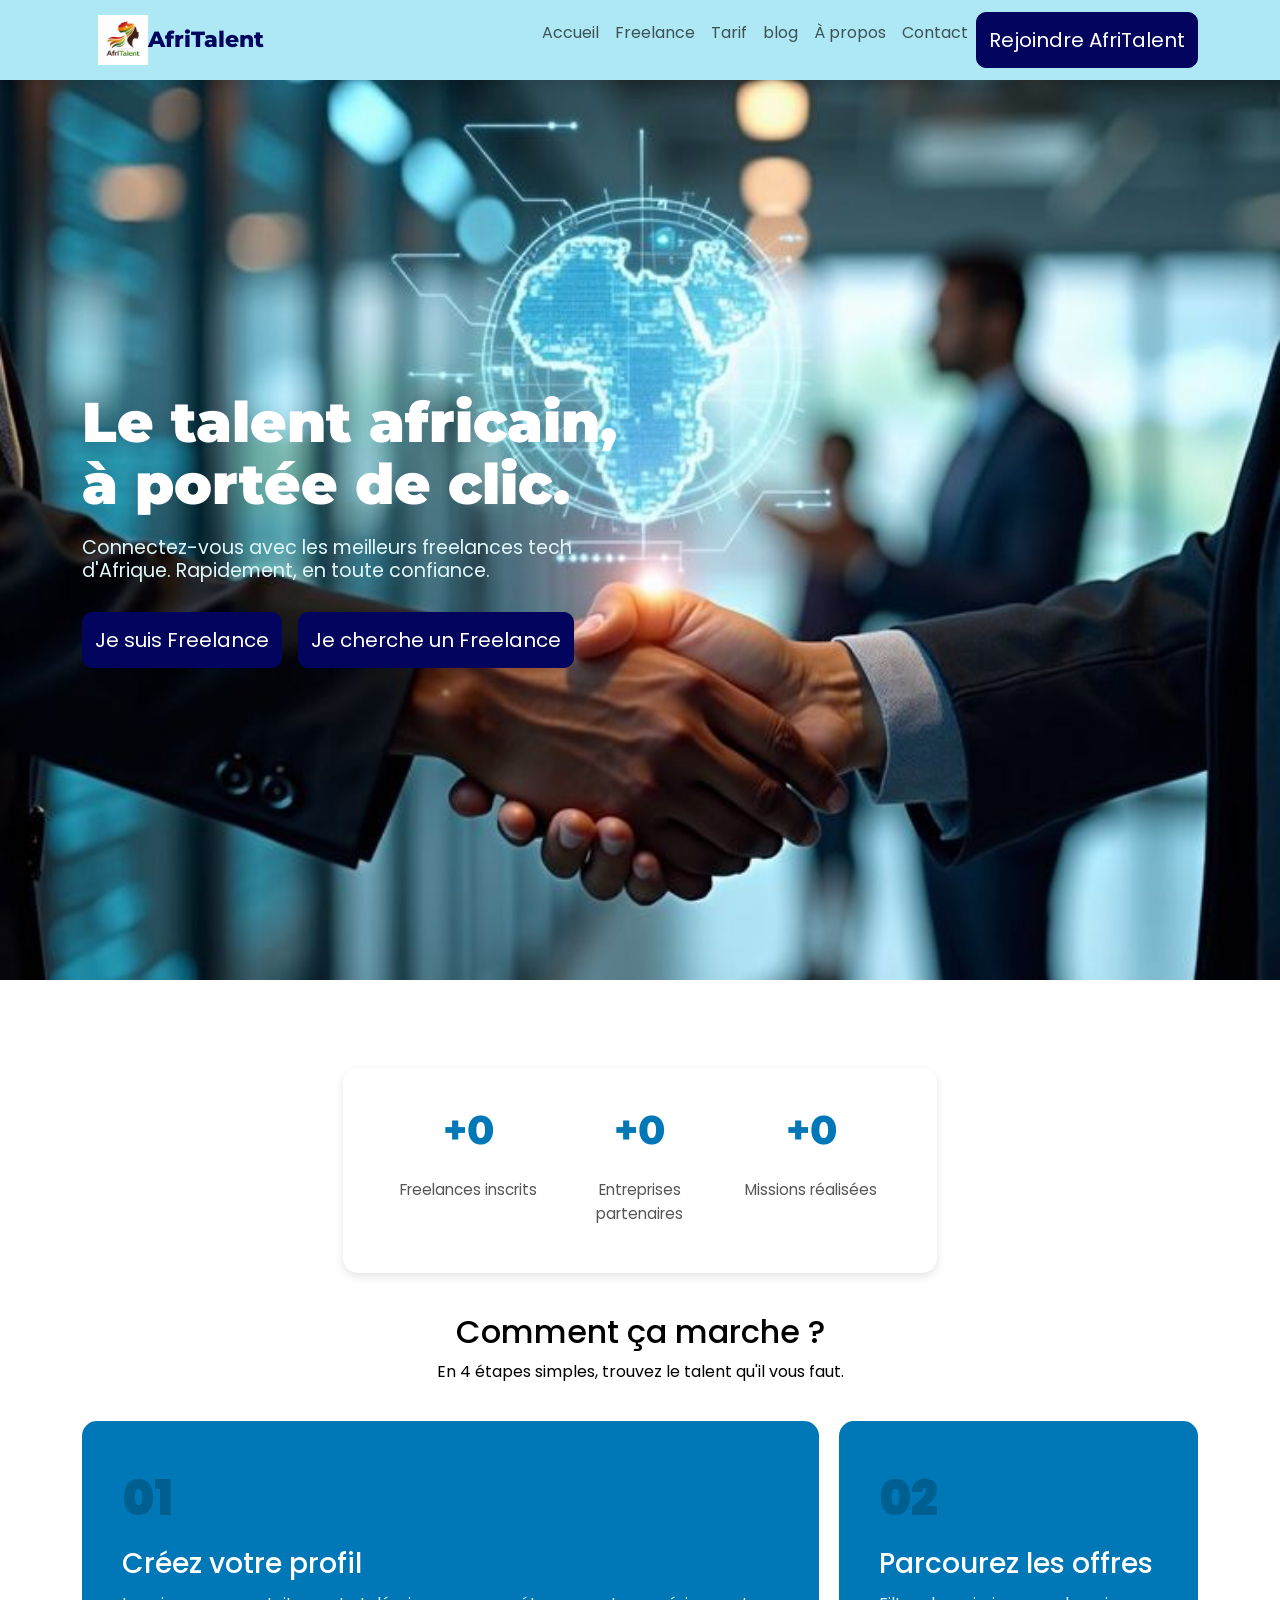
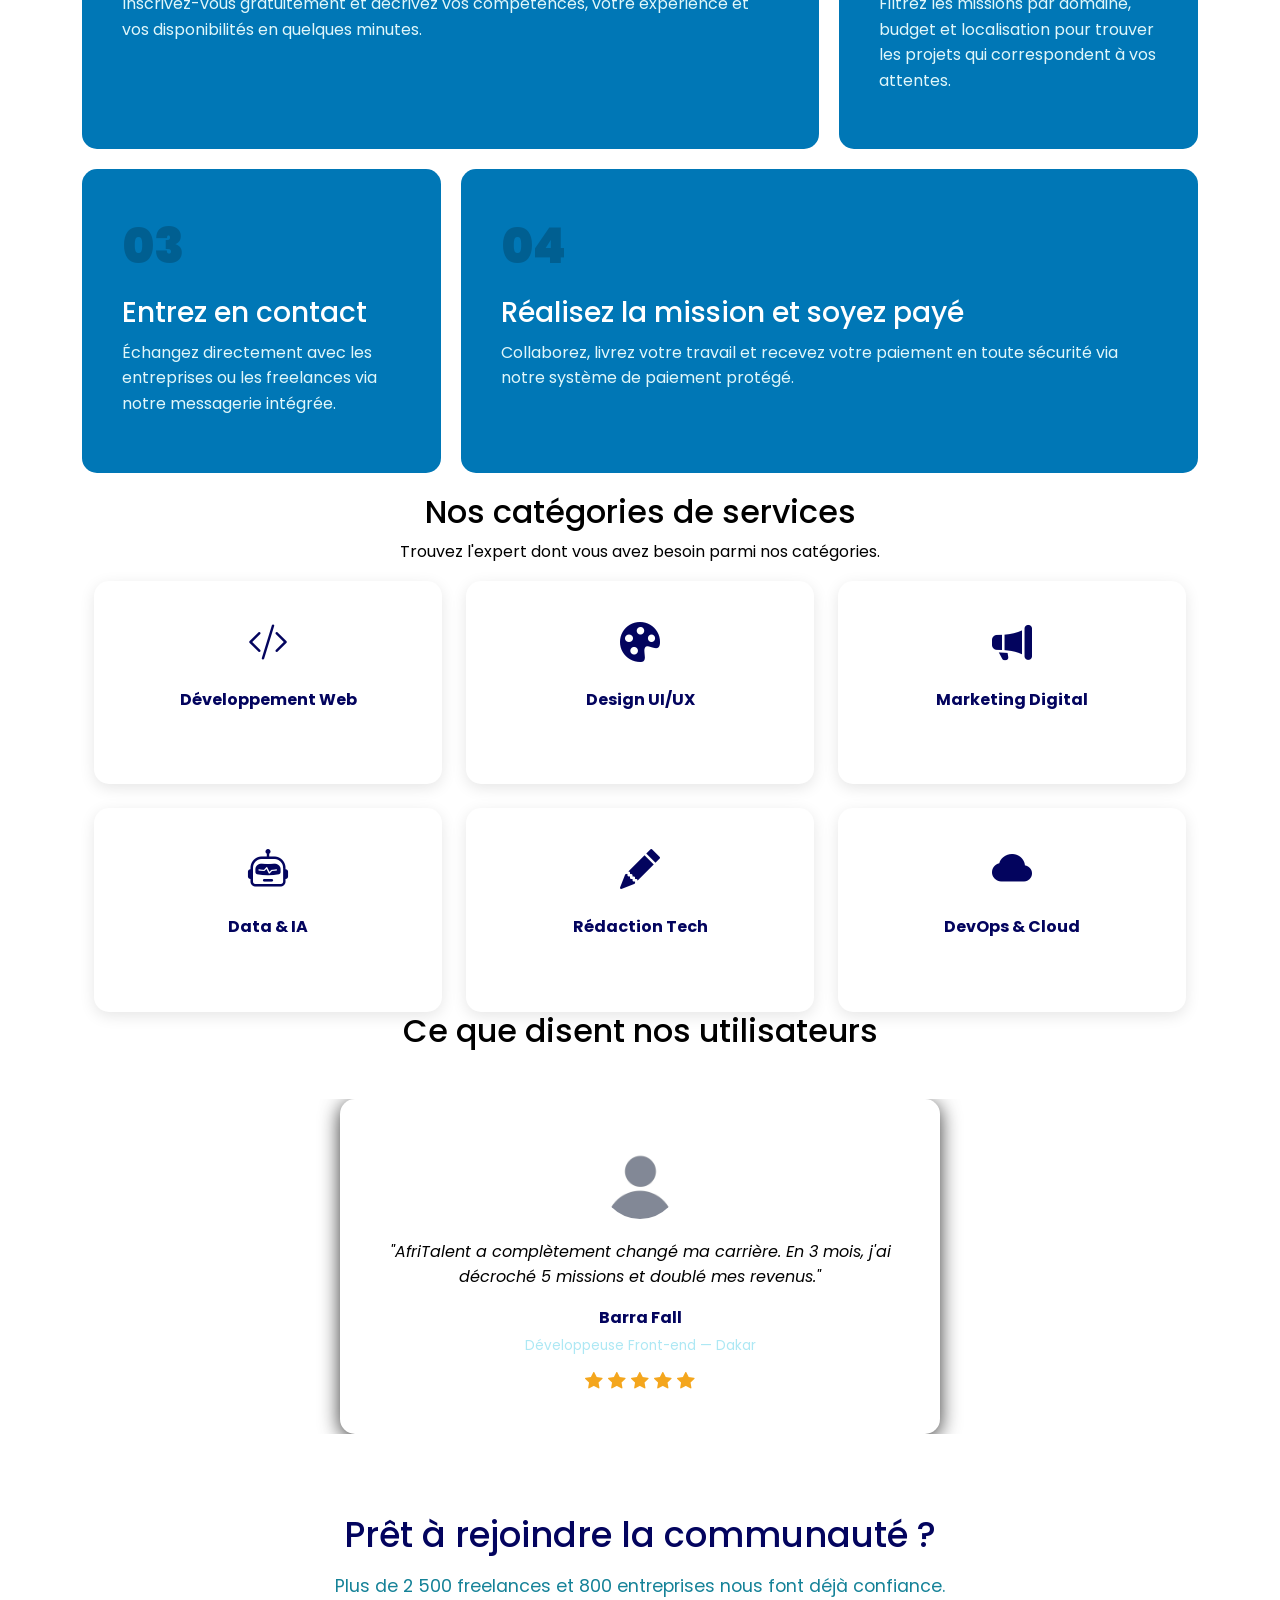
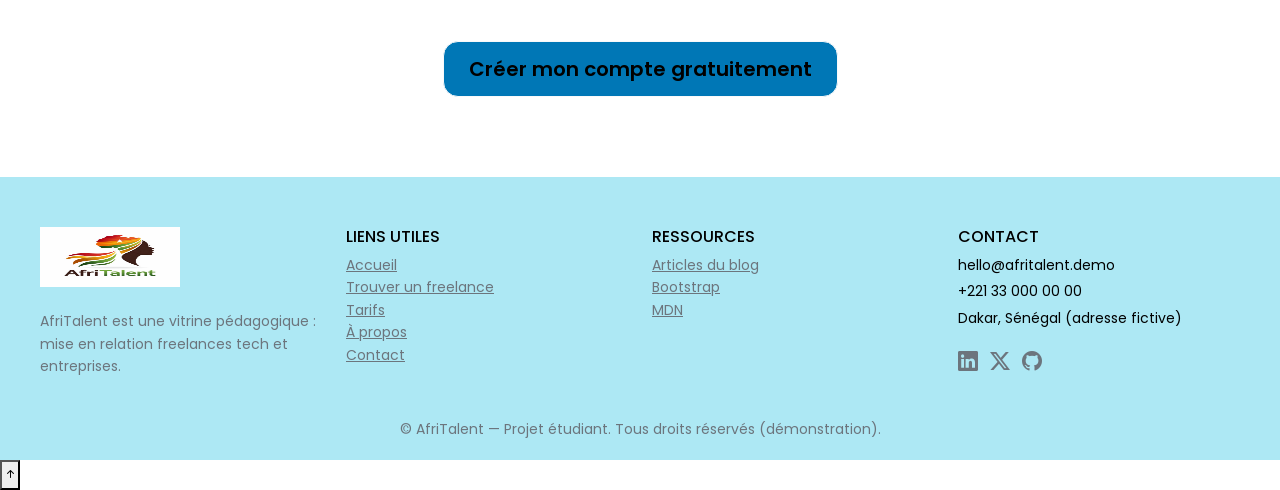
==== commit 9d166e9d: ": CSS : Bento Grid, sections hero et catégories, effets hover" ====
--- a/index.html
+++ b/index.html
@@ -10,7 +10,7 @@
   <!-- Bootstrap Icons -->
   <link href="https://cdn.jsdelivr.net/npm/bootstrap-icons@1.10.5/font/bootstrap-icons.css" rel="stylesheet" />
   <!-- Google Fonts : Poppins (titres) + Inter (corps) -->
-  <!-- <link href="https://fonts.googleapis.com/css2?family=Poppins:wght@700;800&family=Inter:wght@400;500&display=swap" rel="stylesheet" /> -->
+  <link href="https://fonts.googleapis.com/css2?family=Poppins:wght@700;800&family=Inter:wght@400;500&display=swap" rel="stylesheet" />
   <!-- CSS personnalisé -->
   <link rel="stylesheet" href="css/style.css" />
 </head>
@@ -23,17 +23,32 @@
 <header>
 <!-- Navbar CLAIRE -->
  
-<nav class="navbar navbar-expand-lg " id="phto">
-  <img src="images/WhatsApp Image 2026-05-01 at 19.04.56.jpeg" height="50px">
+<nav class="navbar navbar-expand-lg fixed top" id="phto">
   <div class="container">
-    <a class="navbar-brand" href="#">MonSite</a>
-    <div class="navbar-nav ms-auto">
-      <a class="nav-link" href="index.html">Accueil</a>
-      <a class="nav-link" href="freelances.html">Freelance</a>
-      <a class="nav-link" href="tarifs.html">Tarif</a>
-      <a class="nav-link" href="blog.html">blog</a>
-      <a class="nav-link" href="about.html">À propos</a>
-      <a class="nav-link" href="contact.html">Contact</a>
+    <a  class="navbar-brand d-flex align-items-center gap-2" href="index.html"></a>
+    <img src="images/WhatsApp Image 2026-05-01 at 19.04.56.jpeg" height="50px">
+
+      <!-- Bouton hamburger mobile -->
+      <button class="navbar-toggler" type="button"
+        data-bs-toggle="collapse"
+        data-bs-target="#navMenu"
+        aria-controls="navMenu"
+          aria-expanded="false"
+        aria-label="Ouvrir le menu">
+        <span class="navbar-toggler-icon"></span>
+      </button>
+
+    <div class="collapse navbar-collapse" id="navMenu">
+      <a class="navbar-brand" href="#">AfriTalent</a>
+      <div class="navbar-nav ms-auto">
+        <a class="nav-link" href="index.html">Accueil</a>
+        <a class="nav-link" href="freelances.html">Freelance</a>
+        <a class="nav-link" href="tarifs.html">Tarif</a>
+        <a class="nav-link" href="blog.html">blog</a>
+        <a class="nav-link" href="about.html">À propos</a>
+        <a class="nav-link" href="contact.html">Contact</a>
+        <a href="contact.html" class="btn btn-primary btn-lg">Rejoindre AfriTalent</a>
+      </div>
     </div>
   </div>
 </nav>
@@ -41,7 +56,7 @@
 </header>
 
     <!-- ===== SECTION HERO ===== -->
-    <section class="hero" aria-label="Présentation de la plateforme">
+    <section class="hero" aria-label="Présentation de la plateforme mt-5">
       <div class="container py-5">
         <div class="row align-items-center">
           <!-- Texte hero -->
@@ -117,9 +132,9 @@
         <h2 id="categories-title" class="section-title text-center">Nos catégories de services</h2>
         <p class="section-subtitle text-center">Trouvez l'expert dont vous avez besoin parmi nos catégories.</p>
 
-        <div class="service">
-
-          <div class="carte-service">
+        <div class="row g-4">
+
+          <div class="col-12 col-md-6 col-lg-4">
             <article class="category-card ">
               <i class="bi bi-code-slash category-icon" aria-hidden="true"></i>
               <h3 class="category-title">Développement Web</h3>
@@ -127,7 +142,7 @@
             </article>
           </div>
 
-          <div class="carte-service">
+         <div class="col-12 col-md-6 col-lg-4">
             <article class="category-card">
               <i class="bi bi-palette-fill category-icon" aria-hidden="true"></i>
               <h3 class="category-title">Design UI/UX</h3>
@@ -135,7 +150,7 @@
             </article>
           </div>
 
-          <div class="carte-service">
+          <div class="col-12 col-md-6 col-lg-4">
             <article class="category-card ">
               <i class="bi bi-megaphone-fill category-icon" aria-hidden="true"></i>
               <h3 class="category-title">Marketing Digital</h3>
@@ -143,7 +158,7 @@
             </article>
           </div>
 
-          <div class="carte-service">
+          <div class="col-12 col-md-6 col-lg-4">
             <article class="category-card ">
               <i class="bi bi-robot category-icon" aria-hidden="true"></i>
               <h3 class="category-title">Data & IA</h3>
@@ -151,7 +166,7 @@
             </article>
           </div>
 
-          <div class="carte-service">
+          <div class="col-12 col-md-6 col-lg-4">
             <article class="category-card ">
               <i class="bi bi-pencil-fill category-icon" aria-hidden="true"></i>
               <h3 class="category-title">Rédaction Tech</h3>
@@ -159,7 +174,7 @@
             </article>
           </div>
 
-          <div class="carte-service">
+          <div class="col-12 col-md-6 col-lg-4">
             <article class="category-card ">
               <i class="bi bi-cloud-fill category-icon" aria-hidden="true"></i>
               <h3 class="category-title">DevOps & Cloud</h3>
--- a/css/style.css
+++ b/css/style.css
@@ -21,59 +21,70 @@
     padding: 0;
     box-sizing: border-box;
 }
-
+img{
+    max-width: 100%;
+    display: block;
+}
 body{
     font-family: var(--font-body);
     background-color: var(--light-grad);
     color: var(--text-main);
     line-height: 1.6;
 }
-nav{
-    display: flex;
-    justify-content: space-between;
-    align-items: center;
-    background-color: var(--second-color);
-    padding: 20px 0;
-    box-shadow: 0 4px 10px rgb(0, 0, 0, 0.1);
-    border-radius: 3px;
-}
-.navbar-nav{
-    display: flex;
-    list-style: none;
-    gap: 20px;
-    align-items: center;
-}
-.nav-link{
-    text-decoration: none;
-    color: var(--dark-color);
+nav#phto{
+   background-color: var(--second-color);
+   padding: 12px 20px;
+   box-shadow: 0 4px 10px rgb(0, 0, 0, 0.1);
+}
+.nav#phto > img{
+    height: 50px;
+    margin-right: 10px;
+}
+.navbar-brand{
+    font-family: var(--font-title);
+    font-weight: 800;
+    color: var(--dark-color);
+    font-size: 1.4rem;
+}
+.navbar-link{
+    font-family: var(--dark-color);
     font-weight: 500;
     transition: 0.3s;
-    position: relative;
-}
-.nav-link:hover{
-    color: rgb(255, 255, 255);
+    padding: 6px 10px;
+}
+.navbar-link:hover{
+    color: var(--primary-color);
+}
+/* hamburger couleur */
+.navbar-toggler{
+    border-color: var(--dark-color);
+}
+.navbar-toggler-icon{
+    background-image: url("data:image/svg+xml,%3csvg xmlns='http: //www.w3.org/2000/svg' viewBox='0 0 30 30' %3e%3cpath stroke-width='2' d='M4 7h22M4 23h22' /%3e%3c/svg%3e");
 }
 .hero{
     background-image: url("../images/Gouden\ AI-kansen\ in\ Afrika\ voor\ Europese\ tech_.jpeg");
     background-size: cover;
     background-position: center;
     background-repeat: no-repeat;
-
-    height: 100vh;
+    min-height: 100vh;
     display: flex;
-    justify-content: center;
     align-items: center;
-    text-align: center;
     
 }
-.hero h1 {
+.hero-title{
     font-family: var(--font-title);
+    font-size: 3.5rem;
+    font-weight: 900;
     color: #ffffff;
-}
-
-h1,h2,h3{
-    font-family: var(--font-title);
-    color: var(--dark-color);
+    line-height: 1.1;
+    margin-bottom: 20px;
+}
+.hero-subtitle{
+    font-size: 1.2rem;
+    color: #e0f7fa;
+    font-weight: 400;
+    margin-bottom: 30px;
 }
 .stats-card{
    display: flex;
@@ -81,63 +92,146 @@
    gap: 20px;
    background-color: white;
    flex-wrap: wrap;
-
-}
-.stats-card div{
-    padding: 30px 20px;
-    border-radius: 15px;
+   padding: 40px 20px;
+
+}
+.stats-card > div{
+    padding: 30px 40px;
+    border-radius: var(--radius);
     box-shadow: 0 4px 10px rgb(0, 0, 0, 0.1);
-
-}
-.stats-card div: hover{
+    background: white;
+    transition: transform 0.3s;
+
+}
+.stats-card div:hover{
     transform: translateY(-5px);
+}
+.stat-number{
+    font-family: var(--font-title);
+    font-size: 2.5rem;
+    font-weight: 800;
+    color: var(--primary-color);
+}
+.stat-label{
+    color: #555;
+    font-size: 0.95rem;
 }
 /* SECTION COMMENT ÇA MARCHE */
 .bento{
     display: grid;
-    grid-template-columns: repeat(2,2fr);
+    grid-template-columns: repeat(3,1fr);
     gap: 20px;
-    padding: 40px;
+    padding: 20px 0;
 }
 .art{
     background: var(--primary-color);
     padding: 40px;
-    border-radius: 15px;
-    text-align: center;
-    font-weight: bold;
-}
+    border-radius: var(--radius);
+    color: white;
+}
+.art:hover{
+    transform: translateY(-5px);
+}
+.art h3{
+    color: #fff;
+    margin-bottom: 10px;
+}
+.art p{
+    color: #e0f7fa;
+}
+.art:nth-child(1){
+    grid-column: span 2;
+}
+
+.art:nth-child(4){
+    grid-column: span 2;
+}
+.step-number{
+    font-size: 3rem;
+    font-weight: 900;
+    color: rgba(0, 0, 0, 0.2);
+    display: block;
+    margin-bottom: 10px;
+}
+
 /* CATÉGORIES DE SERVICES */
-.service{
-    display:grid;
-    grid-template-columns: repeat(3,1fr);
-    justify-content: center;
-    gap: 30px;
+.category-card{
+    background-color:white;
+    padding: 30px 20px;
+    border-radius: var(--radius);
+    text-align: center;
+    box-shadow: 0 4px 15px rgb(0,0,0,0.1);
+}
+
+.category-card:hover{
+    transform: translateY(-10px);
+    background-color: #0077b6;
+    
+}
+.category-icon{
+    font-size: 2.5rem;
+    color: var(--dark-color);
+    margin-bottom: 15px;
+    display: block;
+}
+.category-title{
+    font-size: 1rem;
+    font-weight: 700;
+    color: var(--dark-color);
+    margin-bottom: 8px;
+}
+.category-count{
+    color: #fff;
+    font-size: 0.85rem;
+}
+/* section temoignages */
+.temoignage-card{
     max-width: 600px;
-    margin: auto;
-    
-}
-.carte-service{
-    width: 100%;
-}
-.carte-service:hover{
-    transform: translateY(-10px);
-    box-shadow: 0 8px 20px rgba(3, 4, 94, 0.5);
-}
-.category-card{
-    background: #ffffff;
-    padding: 30px 20px;
-    border-radius: var(--radius);
-    text-align: center;
-    box-shadow: 0 8px 20px rgb(0,0,0,0.2);
-}
-
+    padding: 40px;
+    background: white;
+    border-radius: var(--radius);
+    box-shadow: 0 4px 20px rgb(0, 0, 0, 0.8);
+}
+.temoignage-avatar{
+    width: 80px;
+    height: 80px;
+    border-radius: 50%;
+    margin: 0 auto 20px;
+}
+.temoignage-texte{
+    font-style: italic;
+    color: black;
+    margin-bottom: 15px;
+    font-size: 1rem;
+}
+.temoignage-nom{
+    font-weight: 700;
+    color: var(--dark-color);
+    margin-bottom: 4px;
+}
+.temoignage-role{
+    color:var(--second-color);
+    font-size: 0.85rem;
+    margin-bottom: 10px;
+}
+.stars{
+    color: #f4a61d;
+    font-size: 1.1rem;
+}
+/* bouton cta */
 .cta-section{
     padding: 80px 20px;
-    background: white;
+    text-align: center;
+}
+.cta-title{
+    font-size: 2.2rem;
+    color: var(--dark-color);
+    margin-bottom: 15px;
 }
 .cta-subtitle{
     font-size: 1.1em;
     margin-bottom: 25px;
+    color: #158298;
 }
 .cta-section .btn{
     border-radius: var(--radius);
@@ -152,38 +246,69 @@
     background-color: var(--primary-color);
 }
 /* freelances */
+.centre{
+    text-align: center;
+    padding: 60px 20px 30px;
+}
 .centre h1{
-    font-size: 40px;
-    color: var(--dark-color);
-    text-align: center;
+    font-size: 2.5rem;
+    color: var(--dark-color);
 }
 .centre p{
-    text-align: center;
     color: gray;
-    margin-bottom: 30px;
+    margin-top: 10px;
 }
 /* sectionn tarif */
-.tarif div{
-    padding: 10px 10px;
-    border-radius: 15px;
-    box-shadow: 0 4px 10px rgb(0, 0, 0, 0.1);
-
-}
-.tarif div: hover{
-    transform: translateY(-5px);
-}
 .div1{
     display: grid;
-    grid-template-columns: repeat(3,3fr);
-    gap: 20px;
-    padding: 40px;
-}
-.div2{
-    background: var(--primary-color);
-    padding: 40px;
-    border-radius: 15px;
-    text-align: center;
-    font-weight: bold;
+    grid-template-columns: repeat(3,1fr);
+    gap: 25px;
+    padding: 40px 20px;
+    max-width: 1100px;
+    margin:  0 auto;
+}
+.pricing-card{
+    background:var(--primary-color);
+    padding: 35px 25px;
+    border-radius: var(--radius);
+    box-shadow: 0 4px 2px rgb(0, 0, 0, 0.1);
+    text-align: center;
+    transition: transform 0.3s;
+}
+.pricing-card:hover{
+    transform: translateY(-10px);
+}
+/* plan pro mise en avant */
+.pricing-featured{
+    background: var(--dark-color);
+    color: white;
+    transform: scale(1.05);
+    box-shadow: 0 8px 25px rgb(0, 5, 90, 0.3);
+}
+.pricing-price{
+    margin: 20px 0;
+}
+.price-amount{
+    font-size: 2.5rem;
+    font-weight: 700;
+    color: var(--second-color);
+}
+.price-currency{
+    font-size: 1rem;
+    font-weight: 500;
+}
+.price-period{
+    font-size: 0.9rem;
+    color: gray;
+}
+.pricing-features{
+    list-style: none;
+    text-align: left;
+    margin: 20px 0;
+}
+.pricing-features li{
+    padding: 6px 0;
+    font-size: 0.9rem;
 }
 /* section a propos */
 #histoire{
@@ -193,20 +318,20 @@
 .histoire-content{
     display: flex;
     align-items: center;
-    justify-content: space-between;
-    gap: 40px;
+    gap: 50px;
     flex-wrap: wrap;
 }
 .histoire-text{
     flex: 1;
+    min-width: 280px;
 }
 .histoire-text p{
-    color: black;
-    line-height: 1.6;
+    color: #444;
     margin-bottom: 15px;
 }
 .histoire-image {
     flex: 1;
+    min-width: 280px;
     text-align: center;
 }
 .histoire-image img{
@@ -218,78 +343,89 @@
 /*  section notre equipe */
 #equipe{
     padding: 80px 0;
-    background: #ffffff;
 }
 .team-card{
     background: white;
     padding: 25px;
     border-radius: var(--radius);
     text-align: center;
-    box-shadow: 0 5px 15px rgb(0, 0, 0, 0.2);
-    transition: 0.3s;
-}
-.team-card:hover{
-    transform: translateY();
+    box-shadow: 0 5px 15px rgb(0, 0, 0, 0.1);
 }
 .team-info h3{
     color: var(--dark-color);
-}
-
+    font-size: 1.1rem;
+    margin-bottom: 5px;
+}
+.team-role{
+    color:var(--primary-color);
+    font-size: 0.85rem;
+    font-weight: 600;
+    margin-bottom: 8px;
+}
+.team-bio{
+    color: #555;
+    font-size: 0.85rem;
+    margin-bottom: 12px;
+}
+.team-social a{
+    color: var(--dark-color);
+    font-size: 1.2;
+    margin: 0 5px;
+}
 /* section nos valeurs */
 .valeurs{
     display: grid;
-    grid-template-columns: repeat(4,4fr);
-    justify-content: center;
+    grid-template-columns: repeat(4,1fr);
     gap: 30px;
     flex-wrap: wrap;
-    padding: 50px;
+    padding: 20px 0;
 }
 
 .valeur{
     width: 250px;
-    background: var(--primary-color);
+    background:var(--primary-color);
     padding: 25px;
     border-radius: var(--radius);
     text-align: center;
     box-shadow: 0 4px 15px rgb(o, 0, 0, 0.2);
     transition: 0.3s;
 }
-
 .valeur:hover{
     transform: translateX(-10px);
-    box-shadow: 0 8px 25px rgb(0, 0, 0, 0.2);
 }
 .valeur img{
     width: 60px;
-    margin-top: 15px;
+    margin:0 auto 15px;
 }
  
 .valeur h3{
-    color: var(--primary-color);
-    margin-bottom: 15px;
-    font-size: 29px;
+    color: var(--dark-color);
+    margin-bottom: 10px;
+    font-size: 1.1rem;
 }
 .valeur p{
-    color: var(--dark-color);
-    line-height: 1.6;
-    font-size: 15px;
-}
- 
+    color: #555;
+    font-size: 0.9rem;
+}
+ /* chiffres cles */
 .chiffres-cles{
    display: flex;
    justify-content:center;
    gap: 20px;
-   background-color: white;
    flex-wrap: wrap;
-
-}
-.chiffres-cles div{
+   padding: 70px 20px;
+   background: #fff;
+
+}
+.chiffres-cles > div{
     padding: 40px 70px;
-    border-radius: 15px;
+    border-radius: var(--radius);
     box-shadow: 0 4px 10px rgb(0, 0, 0, 0.1);
-
-}
-.chiffres-cles: hover{
+    background: white;
+    text-align: center;
+    transition: 0.3s;
+}
+.chiffres-cles:hover{
     transform: translateY(-5px);
 }
 /* conctacttt */
@@ -314,6 +450,18 @@
     background-color: #0077b6;
     border-color: #0077b6;
 }
+.map-container{
+    margin: 40px auto;
+    max-width: 900px;
+    border-radius: var(--radius);
+    overflow: hidden;
+    box-shadow: 0 4px 15px rgb(0, 0, 0, 0.1);
+}
+.Cordonnees{
+    max-width: 900;
+    margin: 0 auto;
+    padding: 40px 20px;
+}
 .Cordonnees h1{
     text-align: center;
     margin-bottom: 30px;
@@ -321,22 +469,36 @@
 .infos{
     display: flex;
     justify-content: space-between;
-    gap: 50px;
+    flex-wrap: wrap;
 }
 .gauche,
 .droite{
-    width: 50%;
-}
-.droite p , address{
-    color: rgb(0, 0, 238);
-}
-/*  */
-.backToTop{
-    background-color: #03045e;
-}
+    flex: 1;
+    min-width: 200px;
+}
+.gauche h4, .droite h4{
+    color: var(--dark-color);
+    margin-bottom: 6px;
+    margin-top: 20px;
+}
+.gauche a, .droite p, address{
+    color: var(--primary-color);
+}
+/* pied de page */
 .footer1{
     background-color: var(--second-color);
-    padding: 20px 0;
-    box-shadow: white;
-    border-radius: 3;
-}+    padding: 50px 40px 20px;
+}
+.footer1 a{
+    color: #555;
+    transition: color 0.3s;
+}
+.footer1 a:hover{
+    color: var(--dark-color);
+}
+.backToTop{
+   position: fixed;
+   bottom: 30px;
+   background-color: var(--dark-color);
+   border: none;
+}
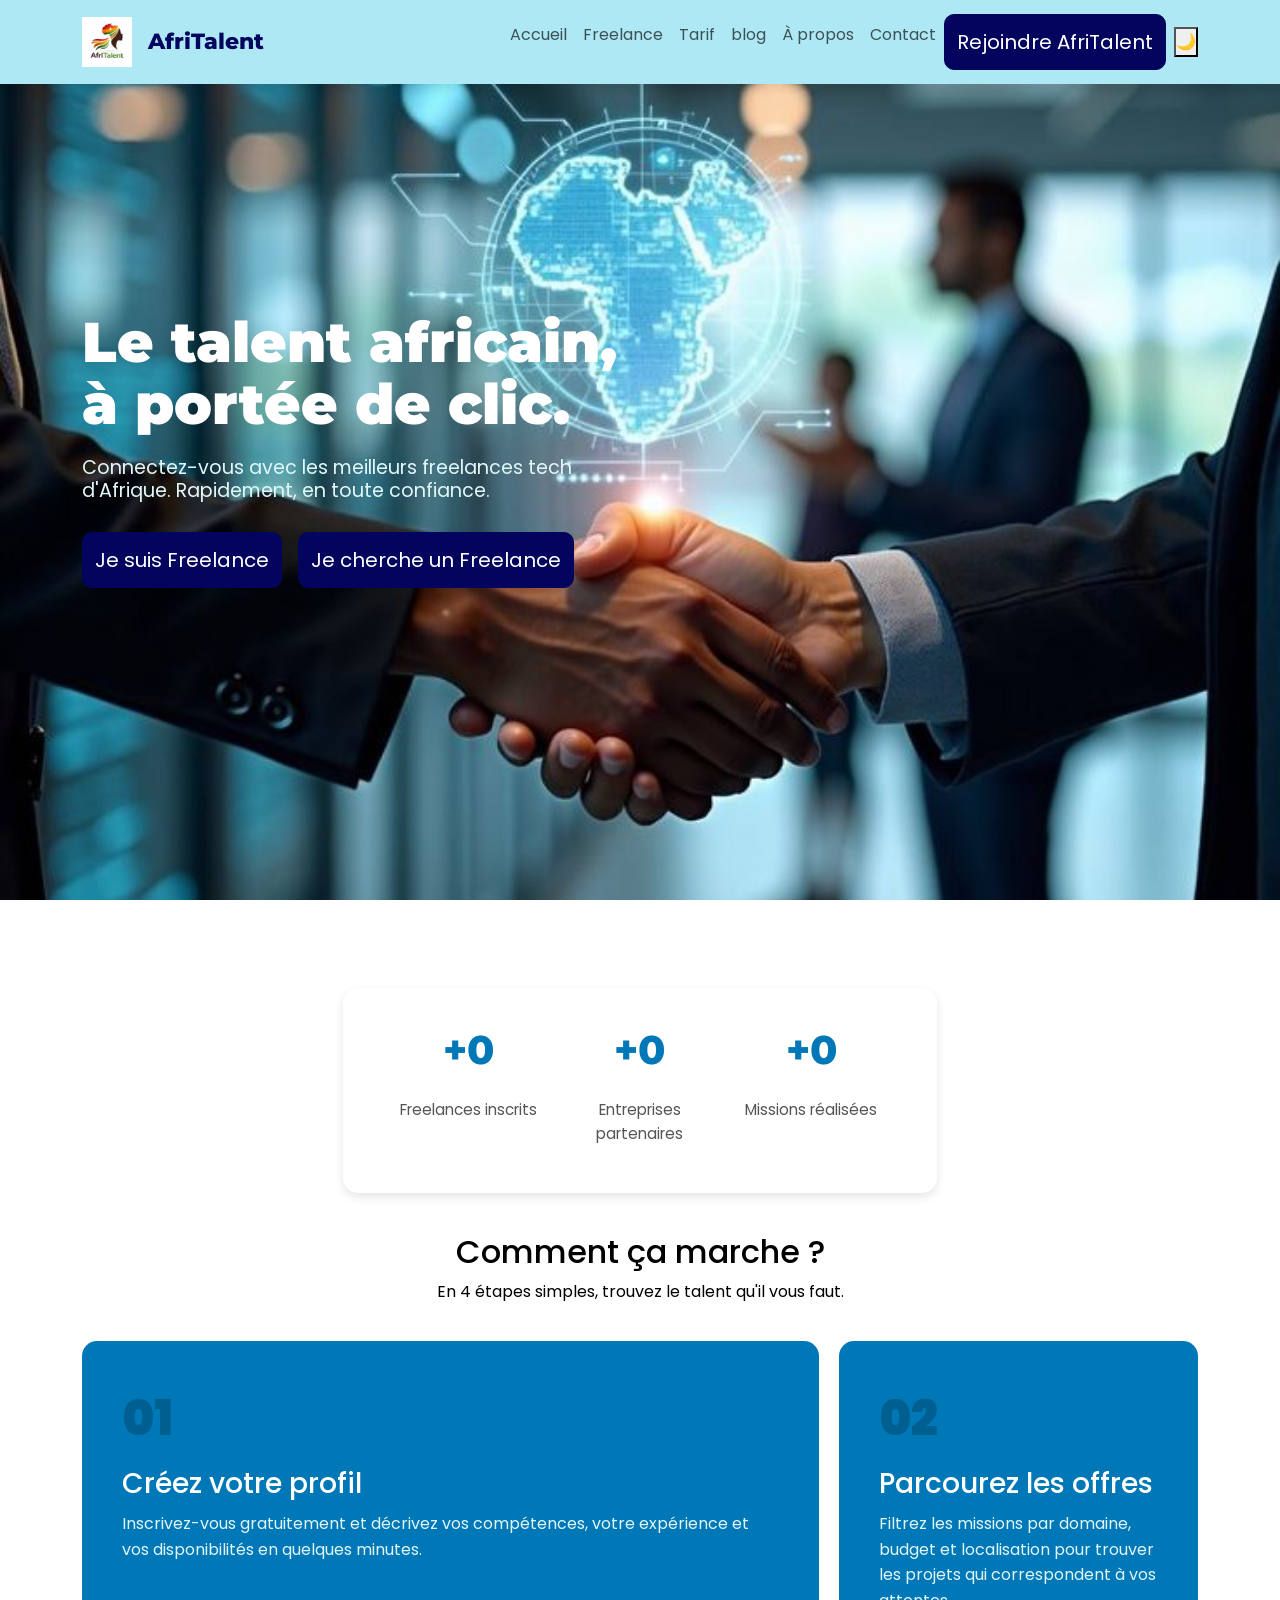
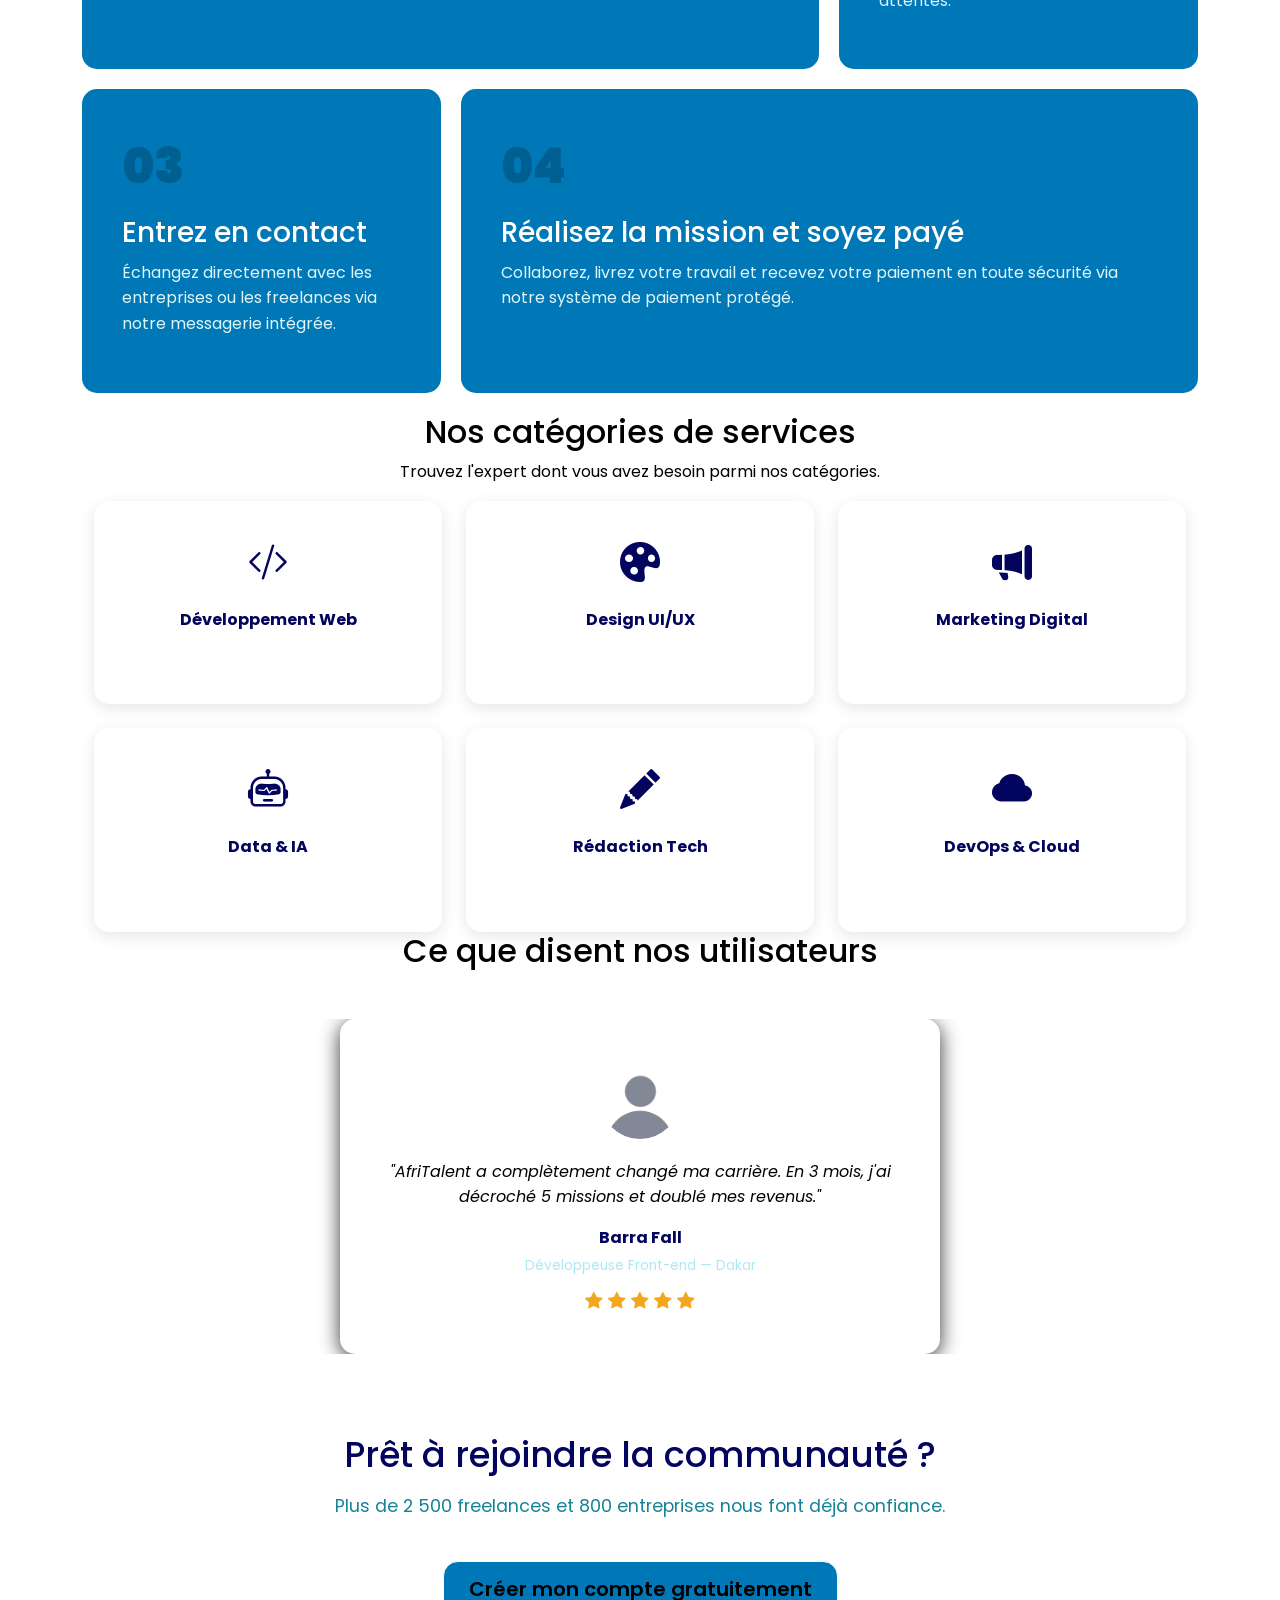
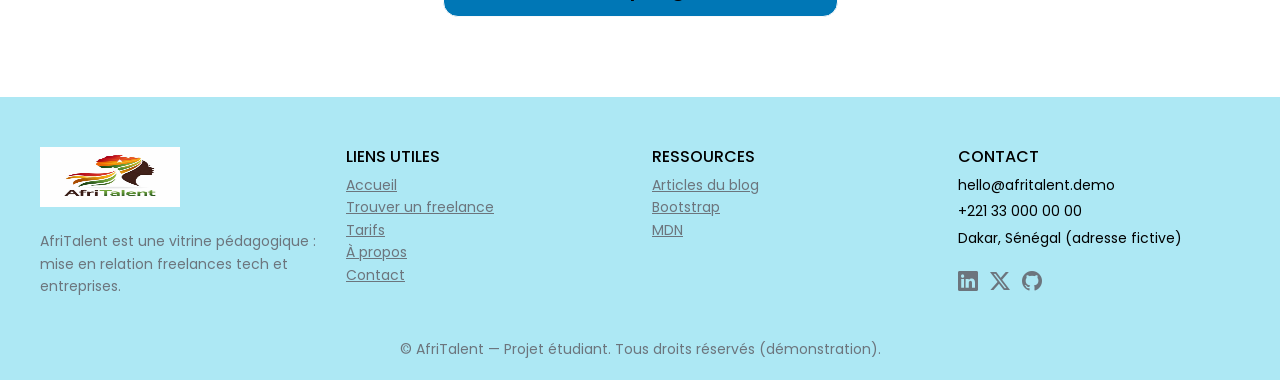
==== commit 9fd63068: "JS : dark mode avec localStorage, navbar dynamique au scroll" ====
--- a/index.html
+++ b/index.html
@@ -23,10 +23,11 @@
 <header>
 <!-- Navbar CLAIRE -->
  
-<nav class="navbar navbar-expand-lg fixed top" id="phto">
+<nav class="navbar navbar-expand-lg fixed-top" id="phto">
   <div class="container">
-    <a  class="navbar-brand d-flex align-items-center gap-2" href="index.html"></a>
-    <img src="images/WhatsApp Image 2026-05-01 at 19.04.56.jpeg" height="50px">
+    <a  class="navbar-brand d-flex align-items-center gap-2" href="index.html">
+      <img src="images/WhatsApp Image 2026-05-01 at 19.04.56.jpeg" height="50px">
+    </a>
 
       <!-- Bouton hamburger mobile -->
       <button class="navbar-toggler" type="button"
@@ -48,6 +49,9 @@
         <a class="nav-link" href="about.html">À propos</a>
         <a class="nav-link" href="contact.html">Contact</a>
         <a href="contact.html" class="btn btn-primary btn-lg">Rejoindre AfriTalent</a>
+      </div>
+      <div>
+        <button id="darkModeToggle" class="btn-sm ms-2">🌙</button>
       </div>
     </div>
   </div>
@@ -331,16 +335,15 @@
       </div>
     </footer>
 
-
-  <!-- Bouton retour en haut -->
-  <button id="backToTop" aria-label="Retourner en haut de la page" title="Haut de page">
-    <i class="bi bi-arrow-up-short"></i>
-  </button>
-
   <!-- Bootstrap 5 JS via CDN -->
   <script src="https://cdn.jsdelivr.net/npm/bootstrap@5.3.0/dist/js/bootstrap.bundle.min.js"></script>
   <!-- JavaScript personnalisé -->
   <script src="js/main.js"></script>
 
+<!-- Bouton retour en haut -->
+  <button id="backToTop" aria-label="Retourner en haut de la page" title="Haut de page">
+    <i class="bi bi-arrow-up-short"></i>
+  </button>
+
 </body>
 </html>
--- a/css/style.css
+++ b/css/style.css
@@ -21,18 +21,30 @@
     padding: 0;
     box-sizing: border-box;
 }
+html, body{
+    overflow-x: hidden;
+    max-width: 100%;
+}
 img{
     max-width: 100%;
     display: block;
 }
 body{
+    padding-top: 76px;
     font-family: var(--font-body);
     background-color: var(--light-grad);
     color: var(--text-main);
     line-height: 1.6;
 }
 nav#phto{
-   background-color: var(--second-color);
+    background-color: var(--second-color);
+    padding: 12px 20px;
+    box-shadow: 0 4px 10px rgb(0, 0, 0, 0.1);
+    /* C'est pour que le JS contrôle la couleur librement et qu'il ajoute aussi la transition pour que le changement soit fluide. */
+    transition: background-color 0.3s ease, padding 0.3s ease;
+}
+nav#phto.scrolled{
+   background-color: #023e8a;
    padding: 12px 20px;
    box-shadow: 0 4px 10px rgb(0, 0, 0, 0.1);
 }
@@ -70,6 +82,9 @@
     min-height: 100vh;
     display: flex;
     align-items: center;
+    margin-top: -76px;
+    padding-top: -76px;
+    /* le - c'est pour garder l'image intacte */
     
 }
 .hero-title{
@@ -248,7 +263,7 @@
 /* freelances */
 .centre{
     text-align: center;
-    padding: 60px 20px 30px;
+    padding: 20px 30px;
 }
 .centre h1{
     font-size: 2.5rem;
@@ -256,7 +271,6 @@
 }
 .centre p{
     color: gray;
-    margin-top: 10px;
 }
 /* sectionn tarif */
 .div1{
@@ -373,16 +387,13 @@
     margin: 0 5px;
 }
 /* section nos valeurs */
-.valeurs{
-    display: grid;
-    grid-template-columns: repeat(4,1fr);
-    gap: 30px;
-    flex-wrap: wrap;
-    padding: 20px 0;
+#nos-valeurs .row{
+    align-items: stretch;
 }
 
 .valeur{
-    width: 250px;
+    width: 100%;
+    height: 100%;
     background:var(--primary-color);
     padding: 25px;
     border-radius: var(--radius);
@@ -396,11 +407,11 @@
 .valeur img{
     width: 60px;
     margin:0 auto 15px;
-}
- 
+    display: block;
+}
 .valeur h3{
     color: var(--dark-color);
-    margin-bottom: 10px;
+    margin:10px 0;
     font-size: 1.1rem;
 }
 .valeur p{
@@ -458,7 +469,7 @@
     box-shadow: 0 4px 15px rgb(0, 0, 0, 0.1);
 }
 .Cordonnees{
-    max-width: 900;
+    max-width: 900px;
     margin: 0 auto;
     padding: 40px 20px;
 }
@@ -496,9 +507,159 @@
 .footer1 a:hover{
     color: var(--dark-color);
 }
-.backToTop{
+#backToTop{
+    display: none;
    position: fixed;
    bottom: 30px;
+   right: 30px;
    background-color: var(--dark-color);
    border: none;
-}
+   color: white;
+   border-radius: 50%;
+   width: 45px;
+   height: 45px;
+   font-size: 1.5rem;
+   cursor: pointer;
+   z-index: 999;
+}
+/* tablette */
+@media screen and (max-width:768px){
+    body{ padding-top: 70px;}
+    .hero-title{font-size: 2.2rem;}
+    .hero-subtitle{font-size: 1rem;}
+    /* bento: 1 colonne sur tablette */
+    .bento{
+        grid-template-columns: repeat(2, 1fr);
+        padding: 20px;
+    }
+    .art:nth-child(1),
+    .art:nth-child(4){
+        grid-column: span 2;
+    }
+    /* services : 2 colonnes */
+    .service{
+        grid-template-columns: repeat(2, 1fr);
+        max-width: 100%;
+    }
+    /* tarifs : 1 colonne */
+    .div1{
+        grid-template-columns:repeat(2, 1fr);
+        padding: 20px;
+    }
+    .pricing-featured{
+        transform: scale(1);
+    }
+    /* stats */
+    .stats-card{
+        gap: 15px;
+    }
+    .stats-card > div{
+        width: 100%;
+    }
+    /* contact infos */
+    .infos{
+        flex-direction: column;
+        gap: 0;
+    }
+    .gauche, .droite{
+        width: 100%;
+    }
+    /* histoire */
+    .histoire-content{
+        flex-direction: column;
+    }
+}
+
+
+/* sur mobile */
+@media screen and (max-width: 375px){
+.hero-title{
+    font-size: 1.7rem;
+}
+/* services: 1 colonne */
+.service{
+    grid-template-columns: 1fr;
+}
+.section-title{
+    font-size: 1.5rem;
+}
+.chiffres-cles > div{
+    padding: 25px 30px;
+}
+nav#phto > img {
+    height: 38px;
+}
+.navbar-brand{
+    font-size: 1.1rem;
+}
+.bento{
+    grid-template-columns: 1fr;
+    padding: 10px;
+}
+}
+    /*desktop  */
+@media screen and (min-width: 1200px){
+    .bento{
+        grid-template-columns: repeat(3, 1fr);
+    }
+    .art:nth-child(1),
+    .art:nth-child(4){
+        grid-column: span 2;
+    }
+    .div1{
+        grid-template-columns: repeat(3, 1fr);
+    }
+    .valeur{
+        grid-template-columns: repeat(4, 1fr);
+    }
+}
+/* dark mode */
+body.dark-mode{
+    background-color: #0d0d0d;
+    color: #f0f0f0;
+}
+body.dark-mode nav#phto{
+    background-color: #1a1a2e;
+}
+body.dark-mode .team-card,
+body.dark-mode .valeur{
+    background-color: #1e1e2e;
+    color: #f0f0f0;
+}
+/* dark mode a propos */
+body.dark-mode #histoire{
+background-color: #0d0d0d;
+}
+body.dark-mode .histoire-text p {
+    color: gray;
+}
+body.dark-mode .chiffres-cles{
+    background-color: #0d0d0d;
+}
+body.dark-mode .chiffres-cles > div {
+    background-color: #1e1e2e;
+    box-shadow: 0 4px 10px rgb(255, 255, 255, 0.5);
+}
+body.dark-mode .stat-number{
+    color: var(--second-color);
+}
+body.dark-mode .section-title{
+    color: #ffffff;
+}
+/* dark mode de tarifs */
+body.dark-mode .div2 .pricing-card{
+    background-color: #1e1e2e;
+    color: #f0f0f0;
+}
+body.dark-mode .div2 .pricing-featured{
+    background-color: #023e8a;
+}
+body.dark-mode .tarif{
+    background-color: #0d0d0d;
+}
+body.dark-mode .price-period{
+    color: gray;
+}
+body.dark-mode .pricing-features li{
+    color: #f0f0f0;
+}
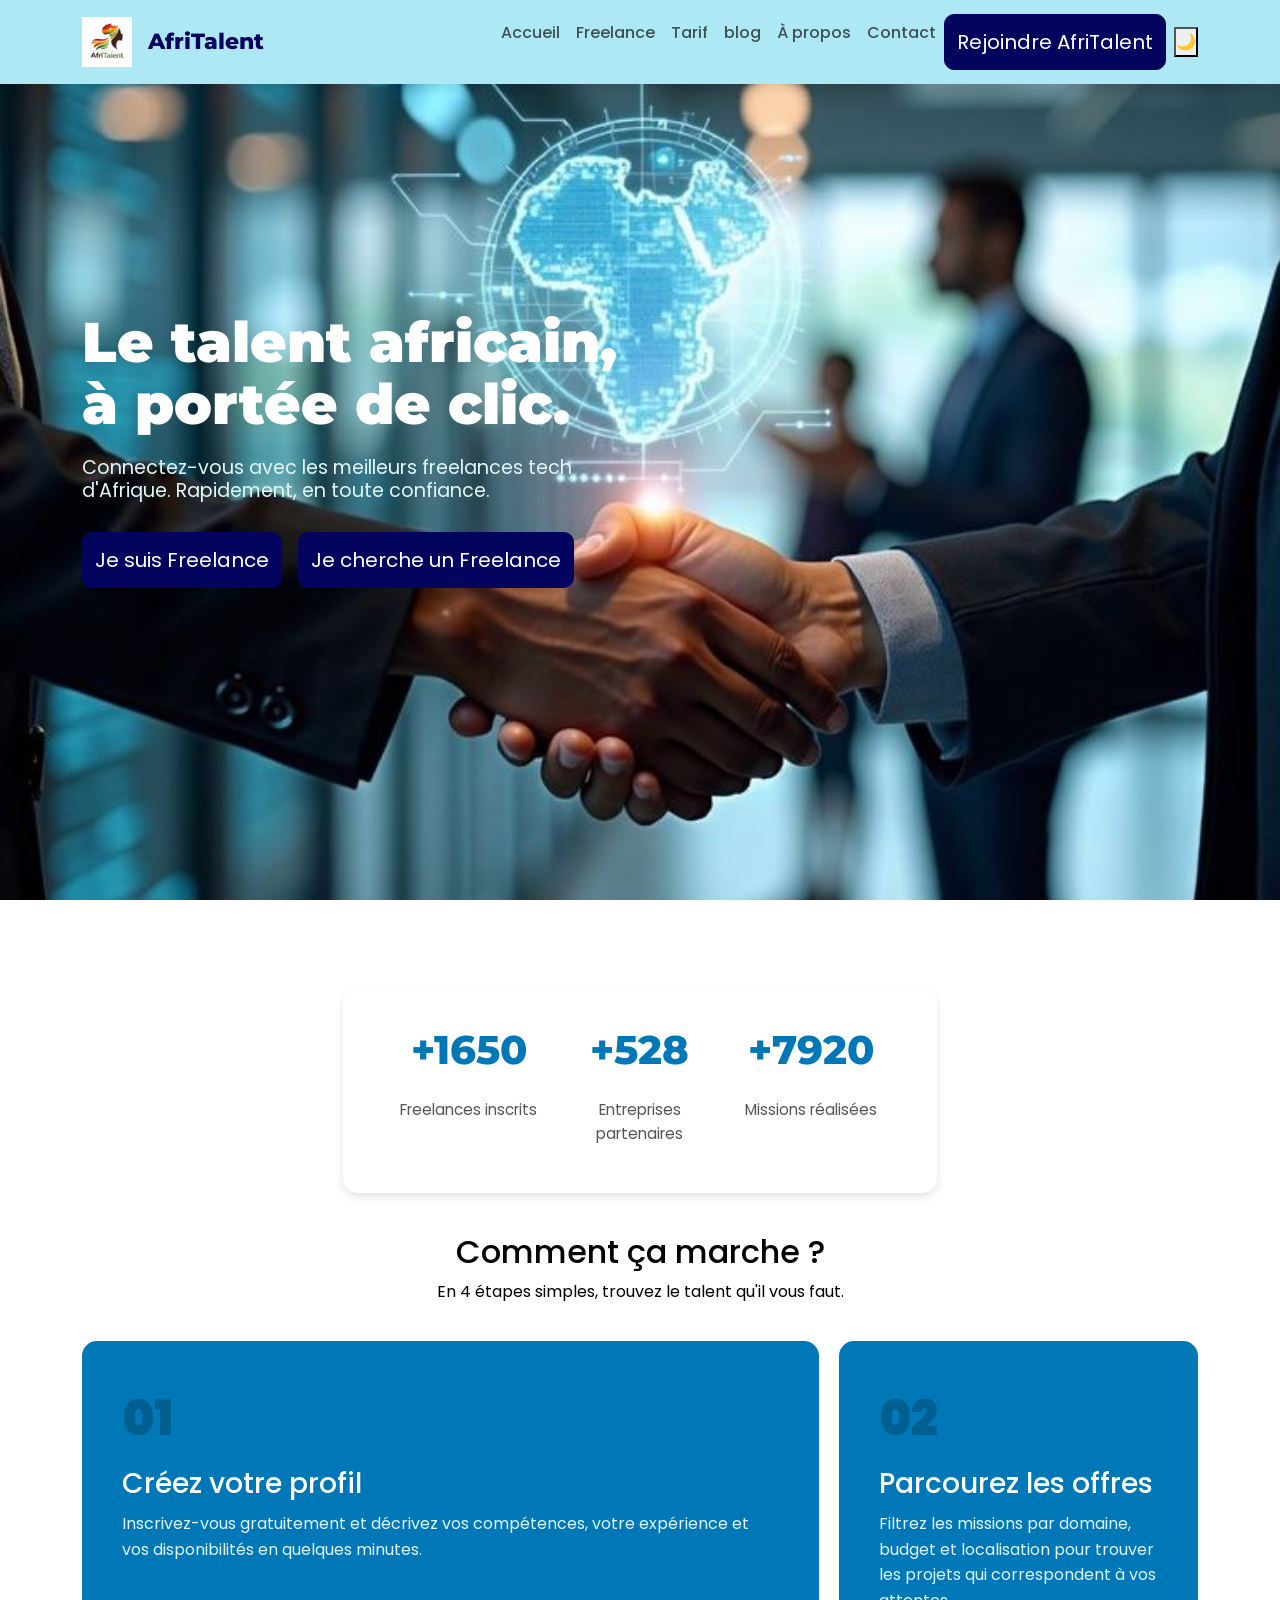
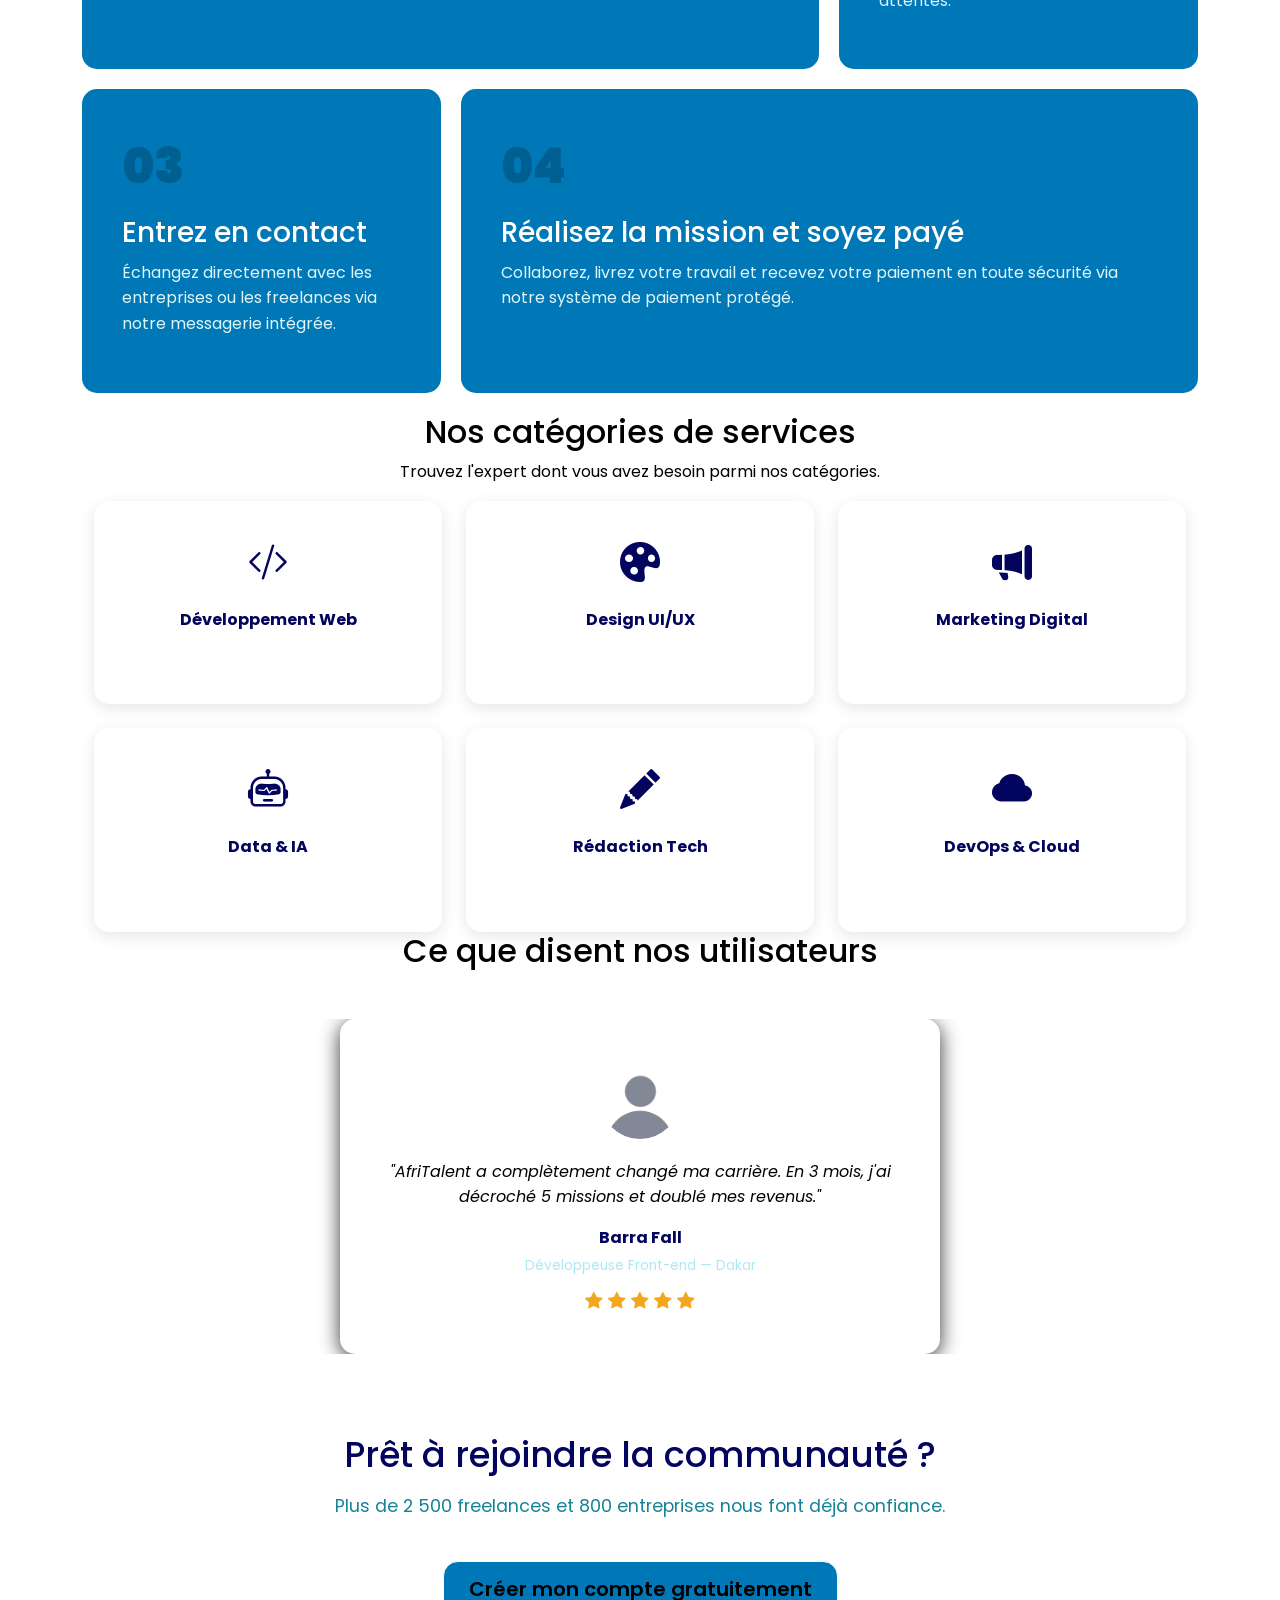
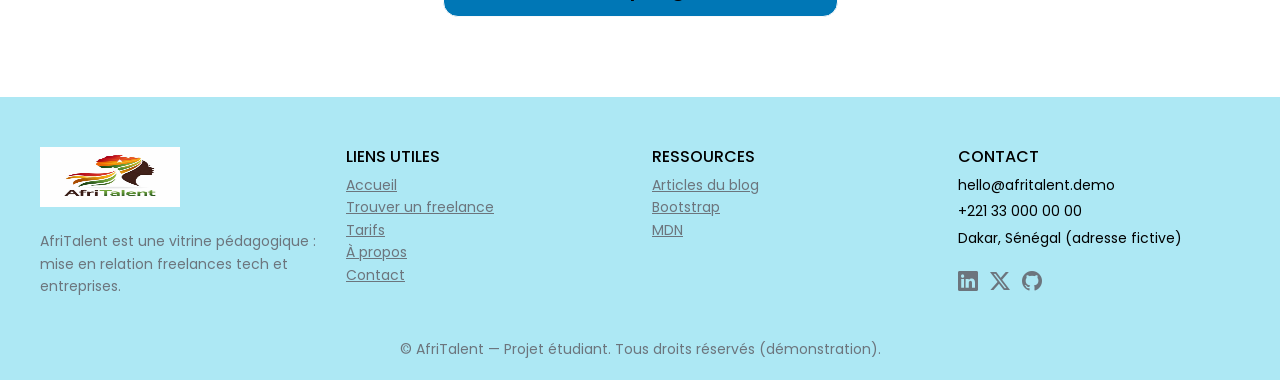
==== commit 7b60765c: "JS : compteurs animés au scroll et animations fade-in des sections" ====
--- a/index.html
+++ b/index.html
@@ -98,7 +98,7 @@
     <!-- ===== SECTION COMMENT ÇA MARCHE ===== -->
   <section class="section-padding" aria-labelledby="how-title">
     <div class="container">
-        <h2 id="how-title" class="section-title text-center">Comment ça marche ?</h2>
+        <h2 id="how-title" class="section-title text-center fade-in">Comment ça marche ?</h2>
         <p class="section-subtitle text-center">En 4 étapes simples, trouvez le talent qu'il vous faut.</p>
 
       <div class="bento">
@@ -133,7 +133,7 @@
     <!-- ===== SECTION CATÉGORIES DE SERVICES ===== -->
     <section class="container" >
       <div class="container">
-        <h2 id="categories-title" class="section-title text-center">Nos catégories de services</h2>
+        <h2 id="categories-title" class="section-title text-center fade-in">Nos catégories de services</h2>
         <p class="section-subtitle text-center">Trouvez l'expert dont vous avez besoin parmi nos catégories.</p>
 
         <div class="row g-4">
@@ -193,7 +193,7 @@
     <!-- ===== SECTION TÉMOIGNAGES ===== -->
     <section class="section-padding" aria-labelledby="temoignages-title">
       <div class="container">
-        <h2 id="temoignages-title" class="section-title text-center">Ce que disent nos utilisateurs</h2>
+        <h2 id="temoignages-title" class="section-title text-center fade-in">Ce que disent nos utilisateurs</h2>
 
         <!-- Carousel Bootstrap -->
         <div id="carouselTemoignages" class="carousel slide mt-5" data-bs-ride="carousel">
@@ -271,7 +271,7 @@
     <!-- ===== SECTION CTA ===== -->
     <section class="cta-section" aria-labelledby="cta-title">
       <div class="container text-center">
-        <h2 id="cta-title" class="cta-title">Prêt à rejoindre la communauté ?</h2>
+        <h2 id="cta-title" class="cta-title fade-in">Prêt à rejoindre la communauté ?</h2>
         <p class="cta-subtitle">Plus de 2 500 freelances et 800 entreprises nous font déjà confiance.</p>
         <a href="contact.html" class="btn btn-light btn-lg mt-3">Créer mon compte gratuitement</a>
       </div>
--- a/css/style.css
+++ b/css/style.css
@@ -58,14 +58,14 @@
     color: var(--dark-color);
     font-size: 1.4rem;
 }
-.navbar-link{
+.nav-link{
     font-family: var(--dark-color);
     font-weight: 500;
     transition: 0.3s;
     padding: 6px 10px;
 }
-.navbar-link:hover{
-    color: var(--primary-color);
+.nav-link:hover{
+    color: white;
 }
 /* hamburger couleur */
 .navbar-toggler{
@@ -494,6 +494,16 @@
 }
 .gauche a, .droite p, address{
     color: var(--primary-color);
+}
+/* commit 7 fade in */
+.fade-in{
+    opacity: 0;
+    transform: translateY(30px);
+    transition: opacity 0.6s ease, transform 0.6s ease;
+}
+.fade-in.visible{
+    opacity: 1;
+    transform: translateY(0);
 }
 /* pied de page */
 .footer1{
